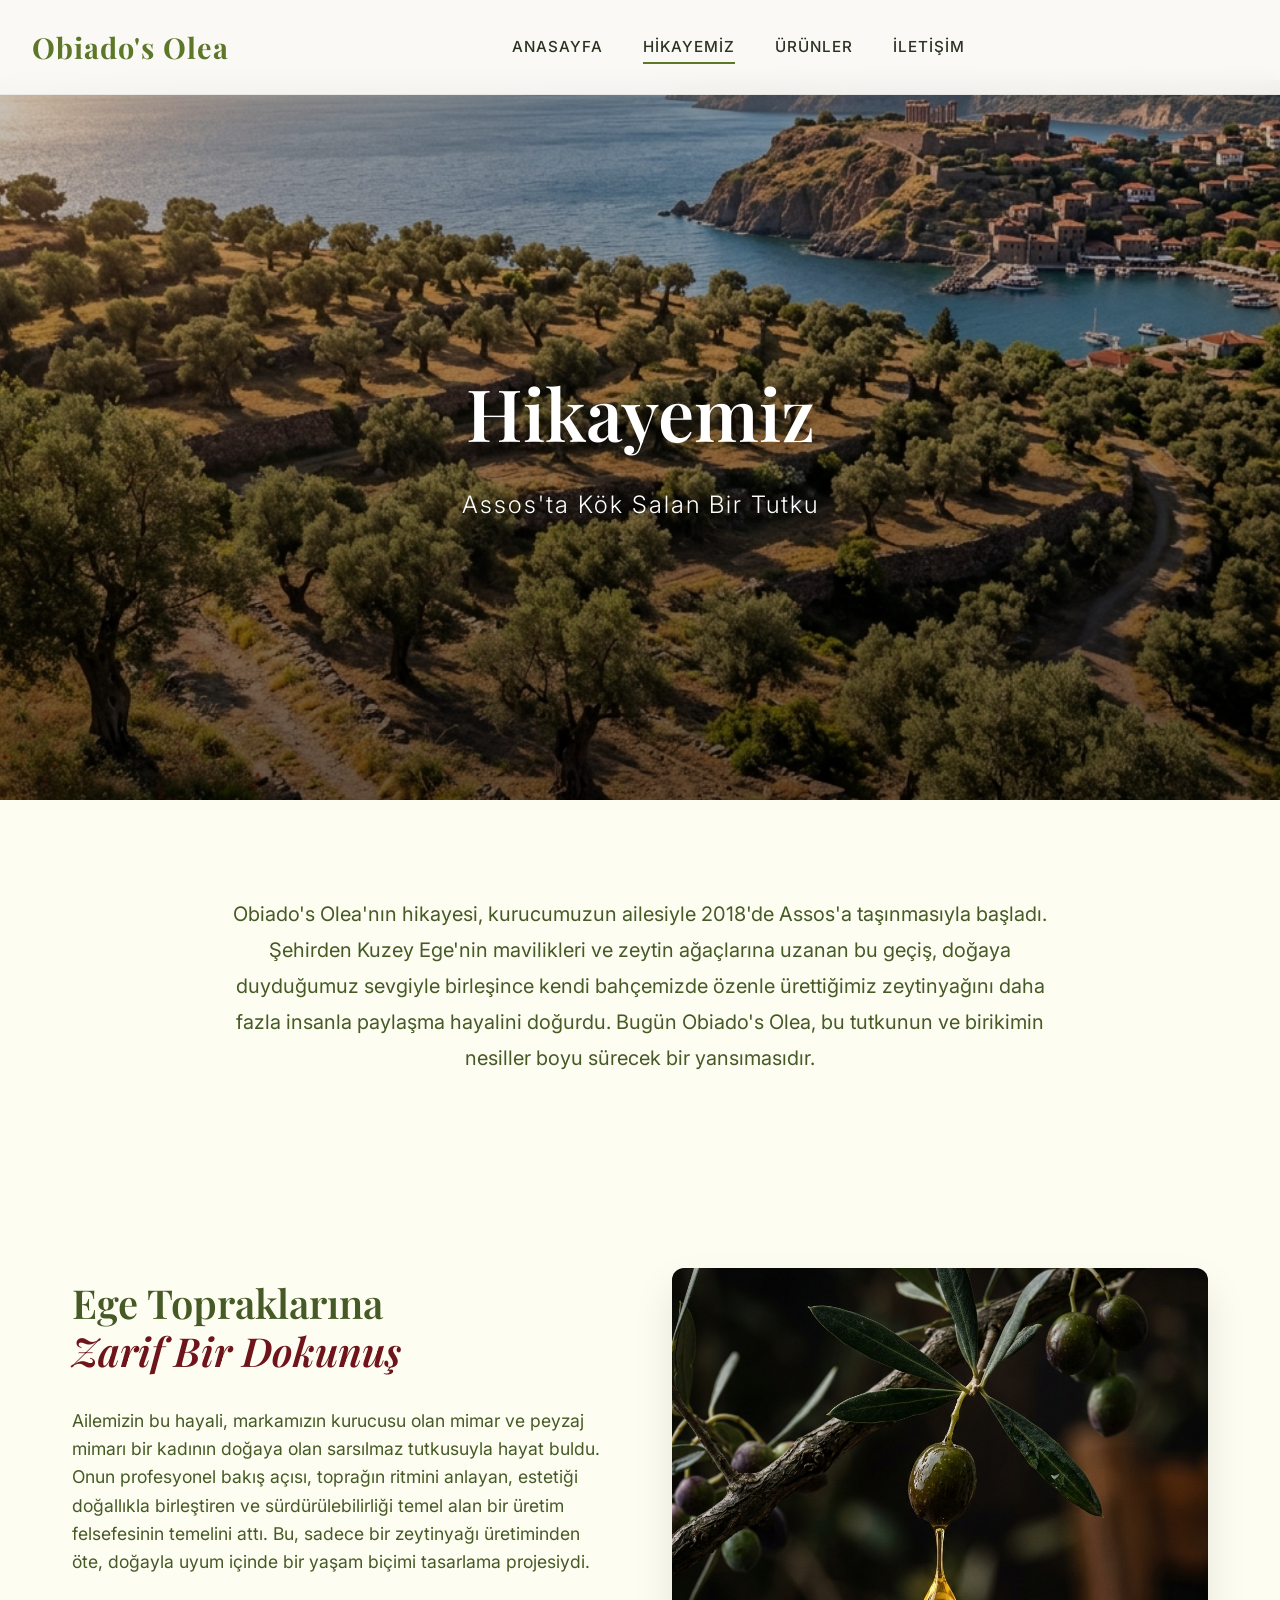
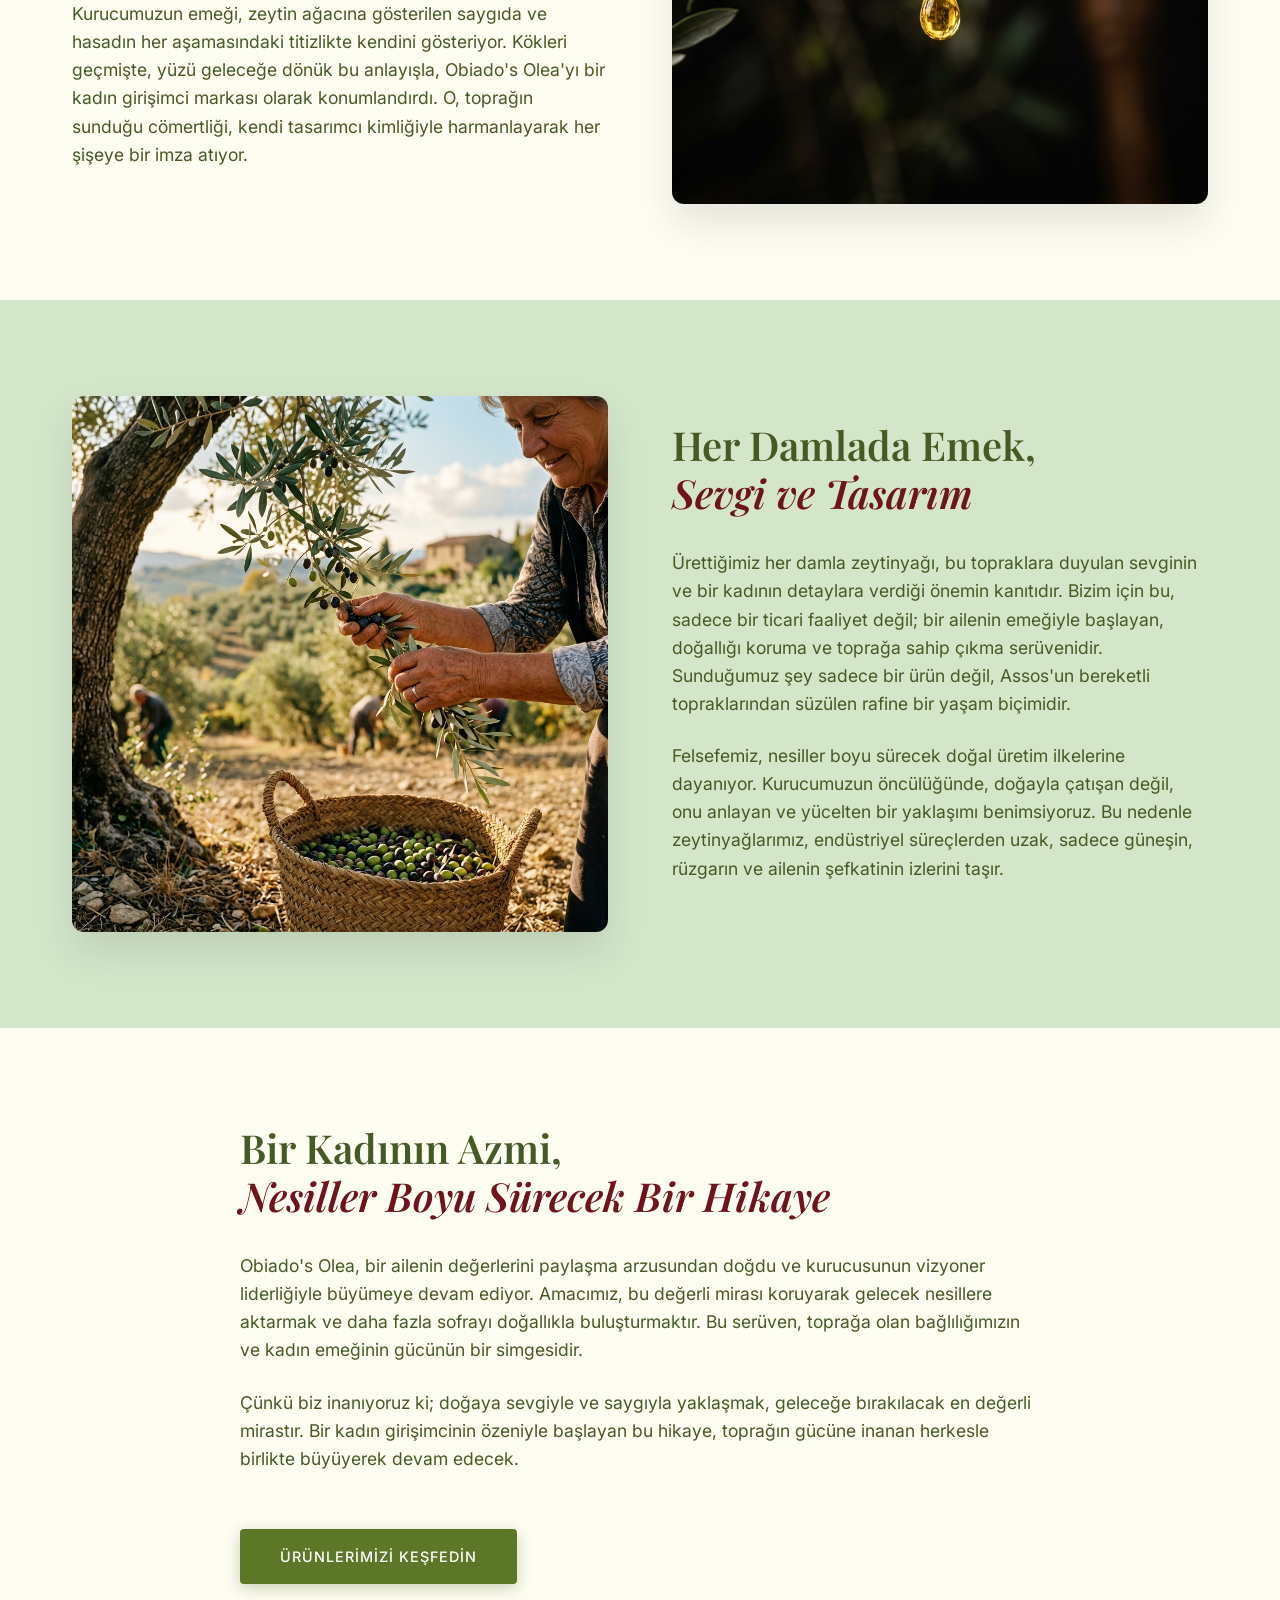
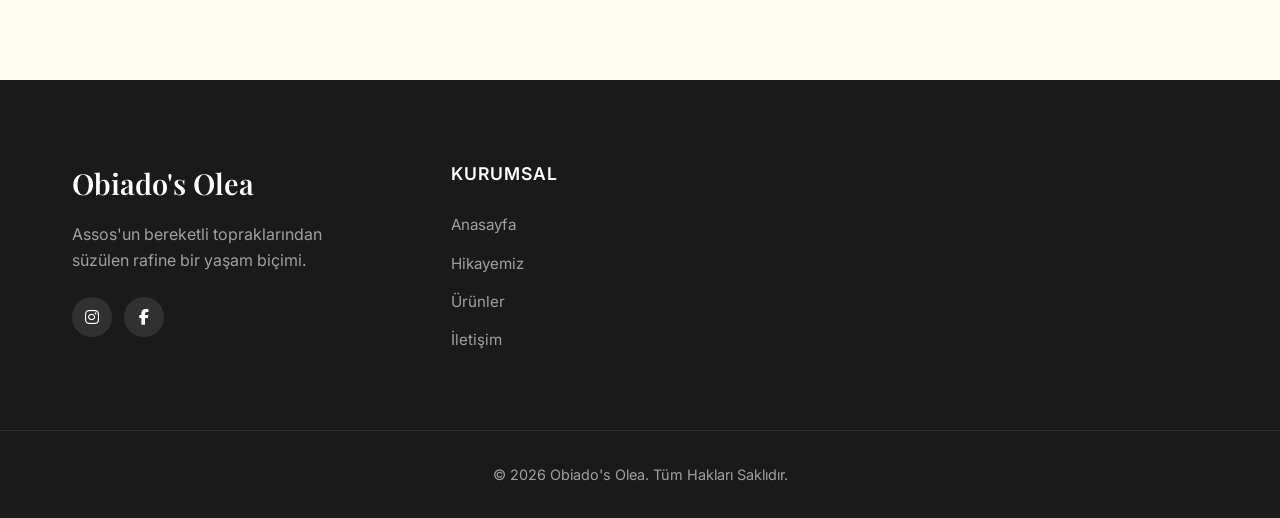
==== hikayemiz.html @ 3b1939f7 "Add files via upload" ====
<!DOCTYPE html>
<html lang="tr">
<head>
    <meta charset="UTF-8">
    <meta name="viewport" content="width=device-width, initial-scale=1.0">
    <title>Hikayemiz | Obiado's Olea</title>
    <meta name="description" content="Assos’ta ailece başlayan zeytin yolculuğumuz, özenle üretilen doğal zeytinyağımıza ilham veren hikayemiz ve Obiado’s Olea’nın sıcak başlangıcını yansıtır.">
    <link rel="stylesheet" href="styles.css">
    <link rel="preconnect" href="https://fonts.googleapis.com">
    <link rel="preconnect" href="https://fonts.gstatic.com" crossorigin>
    <link href="https://fonts.googleapis.com/css2?family=Inter:wght@300;400;500;600&family=Playfair+Display:ital,wght@0,400;0,600;0,700;1,400&display=swap" rel="stylesheet">
    <link rel="stylesheet" href="https://cdnjs.cloudflare.com/ajax/libs/font-awesome/6.4.0/css/all.min.css">
</head>
<body>
    <!-- Navbar -->
    <header class="navbar">
        <div class="navbar-container">
            <a href="index.html" class="logo">Obiado's Olea</a>
            <nav class="nav-links">
                <a href="index.html">Anasayfa</a>
                <a href="hikayemiz.html" class="active">Hikayemiz</a>
                <a href="urunler.html">Ürünler</a>
                <a href="iletisim.html">İletişim</a>
            </nav>
            <div class="nav-actions">
                <div class="hamburger">
                    <div class="line1"></div>
                    <div class="line2"></div>
                    <div class="line3"></div>
                </div>
            </div>
        </div>
    </header>

    <!-- Hero Section -->
    <section class="hero">
        <div class="hero-image-container">
            <img src="assets/assos_olive_hero.png" alt="Assos Olive Grove" class="hero-image">
            <div class="hero-overlay"></div>
        </div>
        <div class="hero-content fade-in-up">
            <h1 class="hero-title">Hikayemiz</h1>
            <p class="hero-subtitle">Assos'ta Kök Salan Bir Tutku</p>
        </div>
    </section>

    <!-- Story Content -->
    <main class="story-main">
        <section class="story-intro content-section fade-in-up">
            <div class="container">
                <p class="lead-text">
                    Obiado's Olea'nın hikayesi, kurucumuzun ailesiyle 2018'de Assos'a taşınmasıyla başladı. Şehirden Kuzey Ege'nin mavilikleri ve zeytin ağaçlarına uzanan bu geçiş, doğaya duyduğumuz sevgiyle birleşince kendi bahçemizde özenle ürettiğimiz zeytinyağını daha fazla insanla paylaşma hayalini doğurdu. Bugün Obiado's Olea, bu tutkunun ve birikimin nesiller boyu sürecek bir yansımasıdır.
                </p>
            </div>
        </section>

        <!-- Chapter 1 -->
        <section class="story-chapter content-section">
            <div class="container chapter-grid">
                <div class="chapter-text fade-in-left">
                    <h2>Ege Topraklarına<br><span class="accent-text">Zarif Bir Dokunuş</span></h2>
                    <p>Ailemizin bu hayali, markamızın kurucusu olan mimar ve peyzaj mimarı bir kadının doğaya olan sarsılmaz tutkusuyla hayat buldu. Onun profesyonel bakış açısı, toprağın ritmini anlayan, estetiği doğallıkla birleştiren ve sürdürülebilirliği temel alan bir üretim felsefesinin temelini attı. Bu, sadece bir zeytinyağı üretiminden öte, doğayla uyum içinde bir yaşam biçimi tasarlama projesiydi.</p>
                    <p>Kurucumuzun emeği, zeytin ağacına gösterilen saygıda ve hasadın her aşamasındaki titizlikte kendini gösteriyor. Kökleri geçmişte, yüzü geleceğe dönük bu anlayışla, Obiado's Olea'yı bir kadın girişimci markası olarak konumlandırdı. O, toprağın sunduğu cömertliği, kendi tasarımcı kimliğiyle harmanlayarak her şişeye bir imza atıyor.</p>
                </div>
                <div class="chapter-image-wrapper fade-in-right">
                    <img src="assets/olive_oil_macro.png" alt="Olive Oil Macro" class="chapter-image">
                </div>
            </div>
        </section>

        <!-- Chapter 2 -->
        <section class="story-chapter content-section bg-light">
            <div class="container chapter-grid reverse">
                <div class="chapter-text fade-in-right">
                    <h2>Her Damlada Emek,<br><span class="accent-text">Sevgi ve Tasarım</span></h2>
                    <p>Ürettiğimiz her damla zeytinyağı, bu topraklara duyulan sevginin ve bir kadının detaylara verdiği önemin kanıtıdır. Bizim için bu, sadece bir ticari faaliyet değil; bir ailenin emeğiyle başlayan, doğallığı koruma ve toprağa sahip çıkma serüvenidir. Sunduğumuz şey sadece bir ürün değil, Assos'un bereketli topraklarından süzülen rafine bir yaşam biçimidir.</p>
                    <p>Felsefemiz, nesiller boyu sürecek doğal üretim ilkelerine dayanıyor. Kurucumuzun öncülüğünde, doğayla çatışan değil, onu anlayan ve yücelten bir yaklaşımı benimsiyoruz. Bu nedenle zeytinyağlarımız, endüstriyel süreçlerden uzak, sadece güneşin, rüzgarın ve ailenin şefkatinin izlerini taşır.</p>
                </div>
                <div class="chapter-image-wrapper fade-in-left">
                    <img src="assets/olive_harvest.png" alt="Olive Harvest" class="chapter-image">
                </div>
            </div>
        </section>


        <!-- Final Chapter -->
        <section class="story-chapter content-section">
            <div class="container chapter-grid text-center">
                <div class="chapter-text full-width fade-in-up">
                    <h2>Bir Kadının Azmi,<br><span class="accent-text">Nesiller Boyu Sürecek Bir Hikaye</span></h2>
                    <p>Obiado's Olea, bir ailenin değerlerini paylaşma arzusundan doğdu ve kurucusunun vizyoner liderliğiyle büyümeye devam ediyor. Amacımız, bu değerli mirası koruyarak gelecek nesillere aktarmak ve daha fazla sofrayı doğallıkla buluşturmaktır. Bu serüven, toprağa olan bağlılığımızın ve kadın emeğinin gücünün bir simgesidir.</p>
                    <p>Çünkü biz inanıyoruz ki; doğaya sevgiyle ve saygıyla yaklaşmak, geleceğe bırakılacak en değerli mirastır. Bir kadın girişimcinin özeniyle başlayan bu hikaye, toprağın gücüne inanan herkesle birlikte büyüyerek devam edecek.</p>
                    <a href="urunler.html" class="btn-primary">Ürünlerimizi Keşfedin</a>
                </div>
            </div>
        </section>
    </main>

    <!-- Footer -->
    <footer class="site-footer">
        <div class="container footer-grid">
            <div class="footer-col brand-col">
                <h3 class="footer-logo">Obiado's Olea</h3>
                <p>Assos'un bereketli topraklarından süzülen rafine bir yaşam biçimi.</p>
                <div class="social-links">
                    <a href="#"><i class="fab fa-instagram"></i></a>
                    <a href="#"><i class="fab fa-facebook-f"></i></a>
                </div>
            </div>
            <div class="footer-col">
                <h4>Kurumsal</h4>
                <ul>
                    <li><a href="index.html">Anasayfa</a></li>
                    <li><a href="hikayemiz.html">Hikayemiz</a></li>
                    <li><a href="urunler.html">Ürünler</a></li>
                    <li><a href="iletisim.html">İletişim</a></li>
                </ul>
            </div>

        </div>
        <div class="footer-bottom">
            <p>&copy; 2026 Obiado's Olea. Tüm Hakları Saklıdır.</p>
        </div>
    </footer>

    <script src="script.js"></script>
</body>
</html>
---- styles.css ----
/* Base Variables */
:root {
    --primary-color: #5D7729; /* Olive Green */
    --primary-dark: #455A24; /* Dark Olive Green */
    --secondary-color: #6F141A; /* Dark Red */
    --bg-color: #FEFDF2; /* Cream */
    --bg-light: #D3E6CA; /* Light Sage Green */
    --text-main: #2b3321;
    --text-light: #455A24;
    --accent: #6F141A; /* Dark Red accent */
    
    --font-heading: 'Playfair Display', serif;
    --font-body: 'Inter', sans-serif;
    
    --transition-smooth: all 0.4s cubic-bezier(0.25, 0.46, 0.45, 0.94);
}

/* Reset & Base Styles */
* {
    margin: 0;
    padding: 0;
    box-sizing: border-box;
}

body {
    font-family: var(--font-body);
    background-color: var(--bg-color);
    color: var(--text-main);
    line-height: 1.6;
    overflow-x: hidden;
}

h1, h2, h3, h4, h5, h6 {
    font-family: var(--font-heading);
    font-weight: 600;
    color: var(--primary-dark);
}

a {
    text-decoration: none;
    color: inherit;
    transition: var(--transition-smooth);
}

.container {
    max-width: 1200px;
    margin: 0 auto;
    padding: 0 2rem;
}

.accent-text {
    color: var(--secondary-color);
    font-style: italic;
}

/* Navbar */
.navbar {
    position: fixed;
    top: 0;
    width: 100%;
    z-index: 1000;
    background-color: rgba(250, 249, 246, 0.95);
    backdrop-filter: blur(10px);
    border-bottom: 1px solid rgba(0,0,0,0.05);
    transition: var(--transition-smooth);
}

.navbar.scrolled {
    padding: 0.5rem 0;
    box-shadow: 0 4px 20px rgba(0,0,0,0.05);
}

.navbar-container {
    display: flex;
    justify-content: space-between;
    align-items: center;
    max-width: 1400px;
    margin: 0 auto;
    padding: 1.5rem 2rem;
    transition: var(--transition-smooth);
}

.navbar.scrolled .navbar-container {
    padding: 1rem 2rem;
}

.logo {
    font-family: var(--font-heading);
    font-size: 1.8rem;
    font-weight: 700;
    color: var(--primary-color);
    letter-spacing: 1px;
}

.nav-links {
    display: flex;
    gap: 2.5rem;
}

.nav-links a {
    font-size: 0.95rem;
    font-weight: 500;
    text-transform: uppercase;
    letter-spacing: 1px;
    position: relative;
}

.nav-links a::after {
    content: '';
    position: absolute;
    bottom: -5px;
    left: 0;
    width: 0;
    height: 2px;
    background-color: var(--primary-color);
    transition: var(--transition-smooth);
}

.nav-links a:hover::after, .nav-links a.active::after {
    width: 100%;
}

.nav-actions {
    display: flex;
    align-items: center;
    gap: 1.5rem;
    font-size: 0.9rem;
}

.cart-icon {
    font-size: 1.2rem;
    position: relative;
}

.cart-count {
    position: absolute;
    top: -8px;
    right: -10px;
    background-color: var(--primary-color);
    color: white;
    font-size: 0.7rem;
    width: 18px;
    height: 18px;
    border-radius: 50%;
    display: flex;
    justify-content: center;
    align-items: center;
}

.hamburger {
    display: none;
    cursor: pointer;
}

.hamburger div {
    width: 25px;
    height: 2px;
    background-color: var(--text-main);
    margin: 5px;
    transition: all 0.3s ease;
}

/* Hero Section */
.hero {
    height: 80vh;
    min-height: 500px;
    position: relative;
    display: flex;
    align-items: center;
    justify-content: center;
    text-align: center;
    margin-top: 80px; /* Offset for navbar */
    overflow: hidden;
}

.hero-image-container {
    position: absolute;
    top: 0;
    left: 0;
    width: 100%;
    height: 100%;
    z-index: 1;
}

.hero-image {
    width: 100%;
    height: 100%;
    object-fit: cover;
    transform: scale(1.05); /* For a subtle zoom effect */
}

.hero-overlay {
    position: absolute;
    top: 0;
    left: 0;
    width: 100%;
    height: 100%;
    background: linear-gradient(rgba(0,0,0,0.2), rgba(0,0,0,0.6));
}

.hero-content {
    position: relative;
    z-index: 2;
    color: white;
    padding: 0 2rem;
}

.hero-title {
    font-size: 4.5rem;
    color: white;
    margin-bottom: 1rem;
    text-shadow: 0 4px 15px rgba(0,0,0,0.3);
}

.hero-subtitle {
    font-size: 1.5rem;
    font-weight: 300;
    letter-spacing: 2px;
}

/* Typography & Content Sections */
.content-section {
    padding: 6rem 0;
}

.bg-light {
    background-color: var(--bg-light);
}

.story-intro {
    text-align: center;
    max-width: 900px;
    margin: 0 auto;
}

.lead-text {
    font-size: 1.25rem;
    color: var(--text-light);
    line-height: 1.8;
}

.section-title {
    font-size: 3rem;
    text-align: center;
    margin-bottom: 4rem;
}

/* Chapter Grid */
.chapter-grid {
    display: grid;
    grid-template-columns: 1fr 1fr;
    gap: 4rem;
    align-items: center;
}

.chapter-grid.reverse {
    direction: rtl;
}

.chapter-grid.reverse > * {
    direction: ltr;
}

.chapter-text h2 {
    font-size: 2.5rem;
    margin-bottom: 2rem;
    line-height: 1.2;
}

.chapter-text p {
    margin-bottom: 1.5rem;
    color: var(--text-light);
    font-size: 1.1rem;
}

.chapter-image-wrapper {
    position: relative;
    border-radius: 12px;
    overflow: hidden;
    box-shadow: 0 20px 40px rgba(0,0,0,0.1);
}

.chapter-image {
    width: 100%;
    height: auto;
    display: block;
    transition: transform 0.7s ease;
}

.chapter-image-wrapper:hover .chapter-image {
    transform: scale(1.05);
}

.full-width {
    grid-column: 1 / -1;
    max-width: 800px;
    margin: 0 auto;
}

/* Process Timeline */
.process-timeline {
    display: grid;
    grid-template-columns: repeat(auto-fit, minmax(250px, 1fr));
    gap: 2rem;
}

.process-item {
    background: var(--bg-light);
    padding: 2.5rem 2rem;
    border-radius: 8px;
    box-shadow: 0 5px 15px rgba(0,0,0,0.03);
    transition: var(--transition-smooth);
    border-top: 4px solid transparent;
}

.process-item:hover {
    transform: translateY(-10px);
    box-shadow: 0 15px 30px rgba(0,0,0,0.08);
    border-top-color: var(--primary-color);
}

.process-number {
    font-family: var(--font-heading);
    font-size: 3rem;
    color: rgba(85, 107, 47, 0.1); /* Very light primary color */
    font-weight: 700;
    margin-bottom: 1rem;
    line-height: 1;
}

.process-item h3 {
    font-size: 1.25rem;
    margin-bottom: 1rem;
}

.process-item p {
    font-size: 0.95rem;
    color: var(--text-light);
}

/* Buttons */
.btn-primary {
    display: inline-block;
    padding: 1rem 2.5rem;
    background-color: var(--primary-color);
    color: white;
    text-transform: uppercase;
    letter-spacing: 1px;
    font-weight: 500;
    font-size: 0.9rem;
    border-radius: 4px;
    margin-top: 2rem;
    box-shadow: 0 4px 15px rgba(85, 107, 47, 0.3);
}

.btn-primary:hover {
    background-color: var(--primary-dark);
    transform: translateY(-2px);
    box-shadow: 0 6px 20px rgba(85, 107, 47, 0.4);
}

/* Footer */
.site-footer {
    background-color: #1a1a1a;
    color: #e0e0e0;
    padding: 5rem 0 2rem;
}

.footer-grid {
    display: grid;
    grid-template-columns: 2fr 1fr 1.5fr 1.5fr;
    gap: 3rem;
    margin-bottom: 4rem;
}

.footer-logo {
    color: white;
    font-size: 1.8rem;
    margin-bottom: 1rem;
}

.brand-col p {
    color: #a0a0a0;
    margin-bottom: 1.5rem;
    max-width: 300px;
}

.social-links a {
    display: inline-flex;
    justify-content: center;
    align-items: center;
    width: 40px;
    height: 40px;
    border-radius: 50%;
    background-color: rgba(255,255,255,0.1);
    color: white;
    margin-right: 0.5rem;
}

.social-links a:hover {
    background-color: var(--primary-color);
}

.footer-col h4 {
    color: white;
    font-family: var(--font-body);
    font-size: 1.1rem;
    margin-bottom: 1.5rem;
    text-transform: uppercase;
    letter-spacing: 1px;
}

.footer-col ul {
    list-style: none;
}

.footer-col ul li {
    margin-bottom: 0.8rem;
}

.footer-col ul a {
    color: #a0a0a0;
    font-size: 0.95rem;
}

.footer-col ul a:hover {
    color: var(--primary-color);
}

.footer-bottom {
    text-align: center;
    padding-top: 2rem;
    border-top: 1px solid rgba(255,255,255,0.1);
    color: #a0a0a0;
    font-size: 0.9rem;
}

/* Animations */
.fade-in-up {
    opacity: 0;
    transform: translateY(40px);
    transition: opacity 0.8s ease-out, transform 0.8s ease-out;
}

.fade-in-left {
    opacity: 0;
    transform: translateX(-40px);
    transition: opacity 0.8s ease-out, transform 0.8s ease-out;
}

.fade-in-right {
    opacity: 0;
    transform: translateX(40px);
    transition: opacity 0.8s ease-out, transform 0.8s ease-out;
}

.fade-in-up.visible,
.fade-in-left.visible,
.fade-in-right.visible {
    opacity: 1;
    transform: translate(0);
}

/* Responsive */
@media (max-width: 992px) {
    .chapter-grid {
        grid-template-columns: 1fr;
        gap: 2rem;
    }
    
    .chapter-grid.reverse {
        direction: ltr;
    }
    
    .footer-grid {
        grid-template-columns: 1fr 1fr;
    }
}

@media (max-width: 768px) {
    .nav-links {
        display: none; /* Add mobile menu logic in JS if needed */
    }
    
    .hamburger {
        display: block;
    }
    
    .hero-title {
        font-size: 3rem;
    }
    
    .footer-grid {
        grid-template-columns: 1fr;
        gap: 2rem;
    }
}
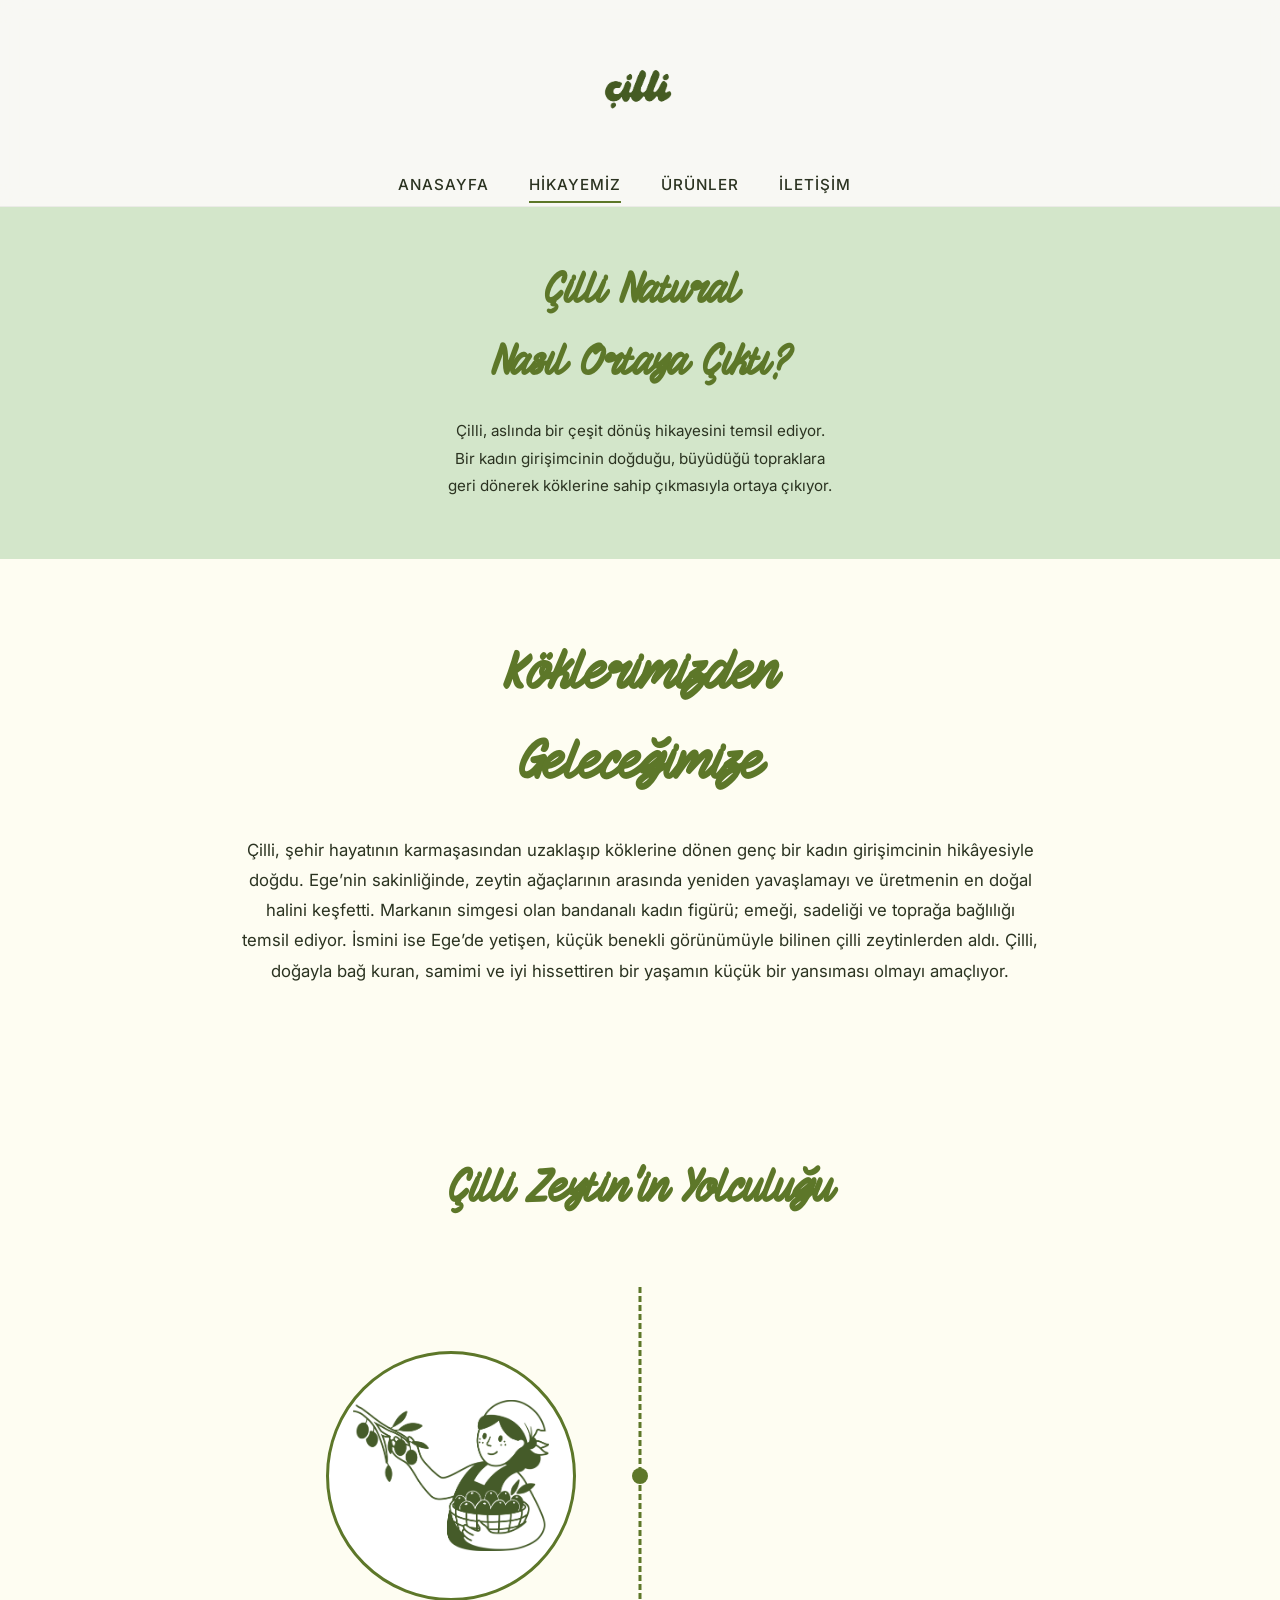
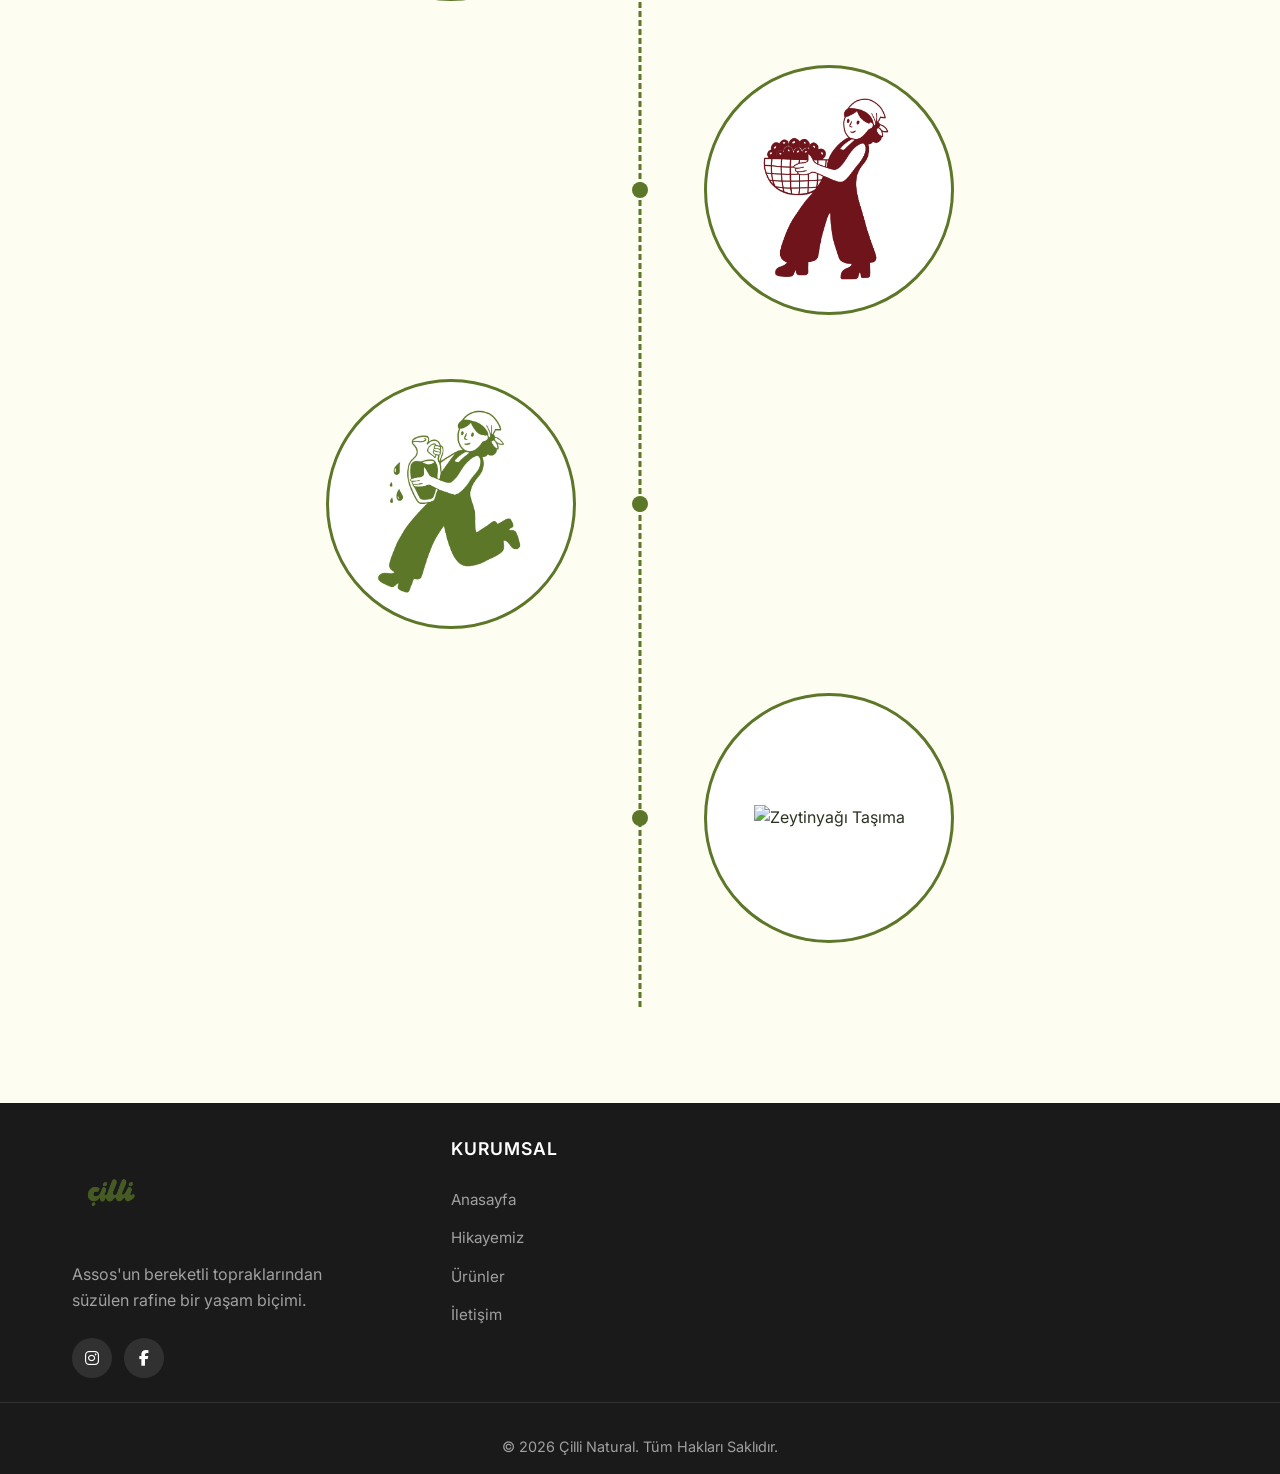
==== commit 5f40dd8a: "Add files via upload" ====
--- a/hikayemiz.html
+++ b/hikayemiz.html
@@ -3,8 +3,8 @@
 <head>
     <meta charset="UTF-8">
     <meta name="viewport" content="width=device-width, initial-scale=1.0">
-    <title>Hikayemiz | Obiado's Olea</title>
-    <meta name="description" content="Assos’ta ailece başlayan zeytin yolculuğumuz, özenle üretilen doğal zeytinyağımıza ilham veren hikayemiz ve Obiado’s Olea’nın sıcak başlangıcını yansıtır.">
+    <title>Hikayemiz | Çilli Natural</title>
+    <meta name="description" content="Ege'de başlayan yolculuğumuz, özenle üretilen doğal ürünlerimize ilham veren hikayemiz ve Çilli Natural'in sıcak başlangıcını yansıtır.">
     <link rel="stylesheet" href="styles.css">
     <link rel="preconnect" href="https://fonts.googleapis.com">
     <link rel="preconnect" href="https://fonts.gstatic.com" crossorigin>
@@ -15,7 +15,7 @@
     <!-- Navbar -->
     <header class="navbar">
         <div class="navbar-container">
-            <a href="index.html" class="logo">Obiado's Olea</a>
+            <a href="index.html" class="logo"><img src="assets/logo.png" alt="Çilli Natural Logo"></a>
             <nav class="nav-links">
                 <a href="index.html">Anasayfa</a>
                 <a href="hikayemiz.html" class="active">Hikayemiz</a>
@@ -32,65 +32,60 @@
         </div>
     </header>
 
-    <!-- Hero Section -->
-    <section class="hero">
-        <div class="hero-image-container">
-            <img src="assets/assos_olive_hero.png" alt="Assos Olive Grove" class="hero-image">
-            <div class="hero-overlay"></div>
+    <!-- Page Header (Contact Style) -->
+    <section class="page-header fade-in-up" style="background-color: var(--bg-light); padding: 250px 0 60px; text-align: center;">
+        <div class="container">
+            <h1 class="page-title" style="color: var(--primary-color); font-family: var(--font-heading); font-style: italic; font-size: 2.8rem;">Çilli Natural<br>Nasıl Ortaya Çıktı?</h1>
+            <p class="lead-text" style="max-width: 800px; margin: 1.5rem auto 0; color: var(--text-main); font-size: 0.95rem; line-height: 1.8;">
+                Çilli, aslında bir çeşit dönüş hikayesini temsil ediyor.<br>Bir kadın girişimcinin doğduğu, büyüdüğü topraklara<br>geri dönerek köklerine sahip çıkmasıyla ortaya çıkıyor.
+            </p>
         </div>
-        <div class="hero-content fade-in-up">
-            <h1 class="hero-title">Hikayemiz</h1>
-            <p class="hero-subtitle">Assos'ta Kök Salan Bir Tutku</p>
+    </section>
+
+    <!-- Secondary Title (Originally Header) -->
+    <section class="fade-in-up" style="background-color: transparent; padding-top: 4rem; text-align: center;">
+        <div class="container">
+            <h2 class="page-title" style="color: var(--primary-color); font-family: var(--font-heading); font-style: italic; font-size: 3.5rem; margin-bottom: 2rem;">Köklerimizden<br>Geleceğimize</h2>
         </div>
     </section>
 
     <!-- Story Content -->
     <main class="story-main">
-        <section class="story-intro content-section fade-in-up">
+        <section class="story-intro fade-in-up" style="padding-bottom: 4rem;">
             <div class="container">
-                <p class="lead-text">
-                    Obiado's Olea'nın hikayesi, kurucumuzun ailesiyle 2018'de Assos'a taşınmasıyla başladı. Şehirden Kuzey Ege'nin mavilikleri ve zeytin ağaçlarına uzanan bu geçiş, doğaya duyduğumuz sevgiyle birleşince kendi bahçemizde özenle ürettiğimiz zeytinyağını daha fazla insanla paylaşma hayalini doğurdu. Bugün Obiado's Olea, bu tutkunun ve birikimin nesiller boyu sürecek bir yansımasıdır.
+                <p class="lead-text text-center" style="max-width: 800px; margin: 0 auto; color: var(--text-main); font-size: 1.05rem; line-height: 1.8;">
+                    Çilli, şehir hayatının karmaşasından uzaklaşıp köklerine dönen genç bir kadın girişimcinin hikâyesiyle doğdu. Ege’nin sakinliğinde, zeytin ağaçlarının arasında yeniden yavaşlamayı ve üretmenin en doğal halini keşfetti. Markanın simgesi olan bandanalı kadın figürü; emeği, sadeliği ve toprağa bağlılığı temsil ediyor. İsmini ise Ege’de yetişen, küçük benekli görünümüyle bilinen çilli zeytinlerden aldı. Çilli, doğayla bağ kuran, samimi ve iyi hissettiren bir yaşamın küçük bir yansıması olmayı amaçlıyor.
                 </p>
             </div>
         </section>
 
-        <!-- Chapter 1 -->
-        <section class="story-chapter content-section">
-            <div class="container chapter-grid">
-                <div class="chapter-text fade-in-left">
-                    <h2>Ege Topraklarına<br><span class="accent-text">Zarif Bir Dokunuş</span></h2>
-                    <p>Ailemizin bu hayali, markamızın kurucusu olan mimar ve peyzaj mimarı bir kadının doğaya olan sarsılmaz tutkusuyla hayat buldu. Onun profesyonel bakış açısı, toprağın ritmini anlayan, estetiği doğallıkla birleştiren ve sürdürülebilirliği temel alan bir üretim felsefesinin temelini attı. Bu, sadece bir zeytinyağı üretiminden öte, doğayla uyum içinde bir yaşam biçimi tasarlama projesiydi.</p>
-                    <p>Kurucumuzun emeği, zeytin ağacına gösterilen saygıda ve hasadın her aşamasındaki titizlikte kendini gösteriyor. Kökleri geçmişte, yüzü geleceğe dönük bu anlayışla, Obiado's Olea'yı bir kadın girişimci markası olarak konumlandırdı. O, toprağın sunduğu cömertliği, kendi tasarımcı kimliğiyle harmanlayarak her şişeye bir imza atıyor.</p>
-                </div>
-                <div class="chapter-image-wrapper fade-in-right">
-                    <img src="assets/olive_oil_macro.png" alt="Olive Oil Macro" class="chapter-image">
-                </div>
-            </div>
-        </section>
-
-        <!-- Chapter 2 -->
-        <section class="story-chapter content-section bg-light">
-            <div class="container chapter-grid reverse">
-                <div class="chapter-text fade-in-right">
-                    <h2>Her Damlada Emek,<br><span class="accent-text">Sevgi ve Tasarım</span></h2>
-                    <p>Ürettiğimiz her damla zeytinyağı, bu topraklara duyulan sevginin ve bir kadının detaylara verdiği önemin kanıtıdır. Bizim için bu, sadece bir ticari faaliyet değil; bir ailenin emeğiyle başlayan, doğallığı koruma ve toprağa sahip çıkma serüvenidir. Sunduğumuz şey sadece bir ürün değil, Assos'un bereketli topraklarından süzülen rafine bir yaşam biçimidir.</p>
-                    <p>Felsefemiz, nesiller boyu sürecek doğal üretim ilkelerine dayanıyor. Kurucumuzun öncülüğünde, doğayla çatışan değil, onu anlayan ve yücelten bir yaklaşımı benimsiyoruz. Bu nedenle zeytinyağlarımız, endüstriyel süreçlerden uzak, sadece güneşin, rüzgarın ve ailenin şefkatinin izlerini taşır.</p>
-                </div>
-                <div class="chapter-image-wrapper fade-in-left">
-                    <img src="assets/olive_harvest.png" alt="Olive Harvest" class="chapter-image">
-                </div>
-            </div>
-        </section>
-
-
-        <!-- Final Chapter -->
-        <section class="story-chapter content-section">
-            <div class="container chapter-grid text-center">
-                <div class="chapter-text full-width fade-in-up">
-                    <h2>Bir Kadının Azmi,<br><span class="accent-text">Nesiller Boyu Sürecek Bir Hikaye</span></h2>
-                    <p>Obiado's Olea, bir ailenin değerlerini paylaşma arzusundan doğdu ve kurucusunun vizyoner liderliğiyle büyümeye devam ediyor. Amacımız, bu değerli mirası koruyarak gelecek nesillere aktarmak ve daha fazla sofrayı doğallıkla buluşturmaktır. Bu serüven, toprağa olan bağlılığımızın ve kadın emeğinin gücünün bir simgesidir.</p>
-                    <p>Çünkü biz inanıyoruz ki; doğaya sevgiyle ve saygıyla yaklaşmak, geleceğe bırakılacak en değerli mirastır. Bir kadın girişimcinin özeniyle başlayan bu hikaye, toprağın gücüne inanan herkesle birlikte büyüyerek devam edecek.</p>
-                    <a href="urunler.html" class="btn-primary">Ürünlerimizi Keşfedin</a>
+        <!-- Timeline Section -->
+        <section class="timeline-section content-section">
+            <div class="container">
+                <h2 class="section-title" style="color: var(--primary-color); font-family: var(--font-heading); font-style: italic; font-size: 3rem; text-align: center; margin-bottom: 4rem;">Çilli Zeytin'in Yolculuğu</h2>
+                
+                <div class="vertical-timeline">
+                    <!-- Timeline items -->
+                    <div class="timeline-item left fade-in-right">
+                        <div class="timeline-circle">
+                            <img src="assets/journey_1.png" alt="Zeytin Toplama">
+                        </div>
+                    </div>
+                    <div class="timeline-item right fade-in-left">
+                        <div class="timeline-circle">
+                            <img src="assets/journey_2.png" alt="Zeytin Sepeti">
+                        </div>
+                    </div>
+                    <div class="timeline-item left fade-in-right">
+                        <div class="timeline-circle">
+                            <img src="assets/journey_3.png" alt="Sepet Taşıma">
+                        </div>
+                    </div>
+                    <div class="timeline-item right fade-in-left">
+                        <div class="timeline-circle">
+                            <img src="assets/journey_4.png" alt="Zeytinyağı Taşıma">
+                        </div>
+                    </div>
                 </div>
             </div>
         </section>
@@ -100,7 +95,7 @@
     <footer class="site-footer">
         <div class="container footer-grid">
             <div class="footer-col brand-col">
-                <h3 class="footer-logo">Obiado's Olea</h3>
+                <img src="assets/logo.png" alt="Çilli Natural Logo" class="footer-logo-img">
                 <p>Assos'un bereketli topraklarından süzülen rafine bir yaşam biçimi.</p>
                 <div class="social-links">
                     <a href="#"><i class="fab fa-instagram"></i></a>
@@ -119,7 +114,7 @@
 
         </div>
         <div class="footer-bottom">
-            <p>&copy; 2026 Obiado's Olea. Tüm Hakları Saklıdır.</p>
+            <p>&copy; 2026 Çilli Natural. Tüm Hakları Saklıdır.</p>
         </div>
     </footer>
 
--- a/styles.css
+++ b/styles.css
@@ -1,3 +1,12 @@
+/* Custom Fonts */
+@font-face {
+    font-family: 'ATP-Archie';
+    src: url('archie-script-font/atp-archie.otf') format('opentype');
+    font-weight: normal;
+    font-style: normal;
+    font-display: swap;
+}
+
 /* Base Variables */
 :root {
     --primary-color: #5D7729; /* Olive Green */
@@ -9,7 +18,7 @@
     --text-light: #455A24;
     --accent: #6F141A; /* Dark Red accent */
     
-    --font-heading: 'Playfair Display', serif;
+    --font-heading: 'ATP-Archie', sans-serif;
     --font-body: 'Inter', sans-serif;
     
     --transition-smooth: all 0.4s cubic-bezier(0.25, 0.46, 0.45, 0.94);
@@ -72,29 +81,37 @@
 
 .navbar-container {
     display: flex;
-    justify-content: space-between;
+    flex-wrap: wrap;
+    justify-content: center;
     align-items: center;
     max-width: 1400px;
     margin: 0 auto;
-    padding: 1.5rem 2rem;
+    padding: 0.5rem 2rem;
     transition: var(--transition-smooth);
 }
 
 .navbar.scrolled .navbar-container {
-    padding: 1rem 2rem;
+    padding: 0.2rem 2rem;
 }
 
 .logo {
-    font-family: var(--font-heading);
-    font-size: 1.8rem;
-    font-weight: 700;
-    color: var(--primary-color);
-    letter-spacing: 1px;
+    display: flex;
+    align-items: center;
+    width: 100%;
+    justify-content: center;
+    margin-bottom: 0.2rem;
+}
+
+.logo img {
+    height: 162px; /* Increased by 20% from 135px */
+    width: auto;
+    display: block;
 }
 
 .nav-links {
     display: flex;
     gap: 2.5rem;
+    margin-right: 2rem;
 }
 
 .nav-links a {
@@ -103,6 +120,7 @@
     text-transform: uppercase;
     letter-spacing: 1px;
     position: relative;
+    color: var(--text-main);
 }
 
 .nav-links a::after {
@@ -130,6 +148,7 @@
 .cart-icon {
     font-size: 1.2rem;
     position: relative;
+    color: var(--text-main);
 }
 
 .cart-count {
@@ -363,20 +382,27 @@
 .site-footer {
     background-color: #1a1a1a;
     color: #e0e0e0;
-    padding: 5rem 0 2rem;
+    padding: 2rem 0 1rem; /* Reduced from 5rem 0 2rem */
 }
 
 .footer-grid {
     display: grid;
     grid-template-columns: 2fr 1fr 1.5fr 1.5fr;
-    gap: 3rem;
-    margin-bottom: 4rem;
+    gap: 1.5rem; /* Reduced from 3rem */
+    margin-bottom: 1.5rem; /* Reduced from 4rem */
 }
 
 .footer-logo {
     color: white;
     font-size: 1.8rem;
-    margin-bottom: 1rem;
+    margin-bottom: 0.5rem;
+}
+
+.footer-logo-img {
+    height: 115px; /* Increased by 20% from 96px */
+    width: auto;
+    margin-bottom: 0.8rem;
+    display: block;
 }
 
 .brand-col p {
@@ -479,19 +505,173 @@
 
 @media (max-width: 768px) {
     .nav-links {
-        display: none; /* Add mobile menu logic in JS if needed */
-    }
-    
+        display: flex;
+        flex-direction: column;
+        position: absolute;
+        top: 100%;
+        left: 0;
+        width: 100%;
+        background-color: var(--bg-color);
+        padding: 2rem;
+        box-shadow: 0 10px 20px rgba(0,0,0,0.05);
+        transform: translateY(-150%);
+        opacity: 0;
+        visibility: hidden;
+        transition: var(--transition-smooth);
+        z-index: 999;
+    }
+    
+    .nav-links.active {
+        transform: translateY(0);
+        opacity: 1;
+        visibility: visible;
+    }
+
     .hamburger {
         display: block;
+        z-index: 1000;
+    }
+    
+    .hamburger.active div:nth-child(1) {
+        transform: rotate(-45deg) translate(-5px, 5px);
+    }
+    
+    .hamburger.active div:nth-child(2) {
+        opacity: 0;
+    }
+    
+    .hamburger.active div:nth-child(3) {
+        transform: rotate(45deg) translate(-5px, -5px);
     }
     
     .hero-title {
-        font-size: 3rem;
+        font-size: 2.5rem;
+    }
+    
+    .section-title {
+        font-size: 2.2rem;
+    }
+
+    .process-timeline {
+        grid-template-columns: 1fr;
     }
     
     .footer-grid {
         grid-template-columns: 1fr;
         gap: 2rem;
-    }
-}
+        text-align: center;
+    }
+
+    .container {
+        padding: 0 1.5rem;
+    }
+
+    .brand-col p {
+        margin: 0 auto 1.5rem auto;
+    }
+}
+
+/* Vertical Timeline */
+.vertical-timeline {
+    position: relative;
+    max-width: 800px;
+    margin: 0 auto;
+    padding: 2rem 0;
+}
+
+.vertical-timeline::after {
+    content: '';
+    position: absolute;
+    width: 0;
+    border-left: 3px dashed var(--primary-color);
+    top: 0;
+    bottom: 0;
+    left: 50%;
+    transform: translateX(-50%);
+    z-index: 1;
+}
+
+.timeline-item {
+    position: relative;
+    width: 50%;
+    padding: 2rem 0;
+    z-index: 2;
+}
+
+.timeline-item.left {
+    left: 0;
+    padding-right: 4rem;
+    display: flex;
+    justify-content: flex-end;
+}
+
+.timeline-item.right {
+    left: 50%;
+    padding-left: 4rem;
+    display: flex;
+    justify-content: flex-start;
+}
+
+.timeline-circle {
+    width: 250px;
+    height: 250px;
+    border: 3px solid var(--primary-color);
+    border-radius: 50%;
+    background-color: white;
+    display: flex;
+    align-items: center;
+    justify-content: center;
+    overflow: hidden;
+    position: relative;
+}
+
+.timeline-circle img {
+    max-width: 80%;
+    max-height: 80%;
+    object-fit: contain;
+}
+
+.timeline-item::after {
+    content: '';
+    position: absolute;
+    width: 16px;
+    height: 16px;
+    background-color: var(--primary-color);
+    border-radius: 50%;
+    top: 50%;
+    transform: translateY(-50%);
+    z-index: 3;
+}
+
+.timeline-item.left::after {
+    right: -8px;
+}
+
+.timeline-item.right::after {
+    left: -8px;
+}
+
+@media (max-width: 768px) {
+    .vertical-timeline::after {
+        left: 40px;
+        transform: none;
+    }
+    
+    .timeline-item {
+        width: 100%;
+        left: 0 !important;
+        padding-left: 80px !important;
+        padding-right: 0 !important;
+        justify-content: flex-start !important;
+    }
+
+    .timeline-item.left::after, .timeline-item.right::after {
+        left: 32px;
+        right: auto;
+    }
+
+    .timeline-circle {
+        width: 200px;
+        height: 200px;
+    }
+}
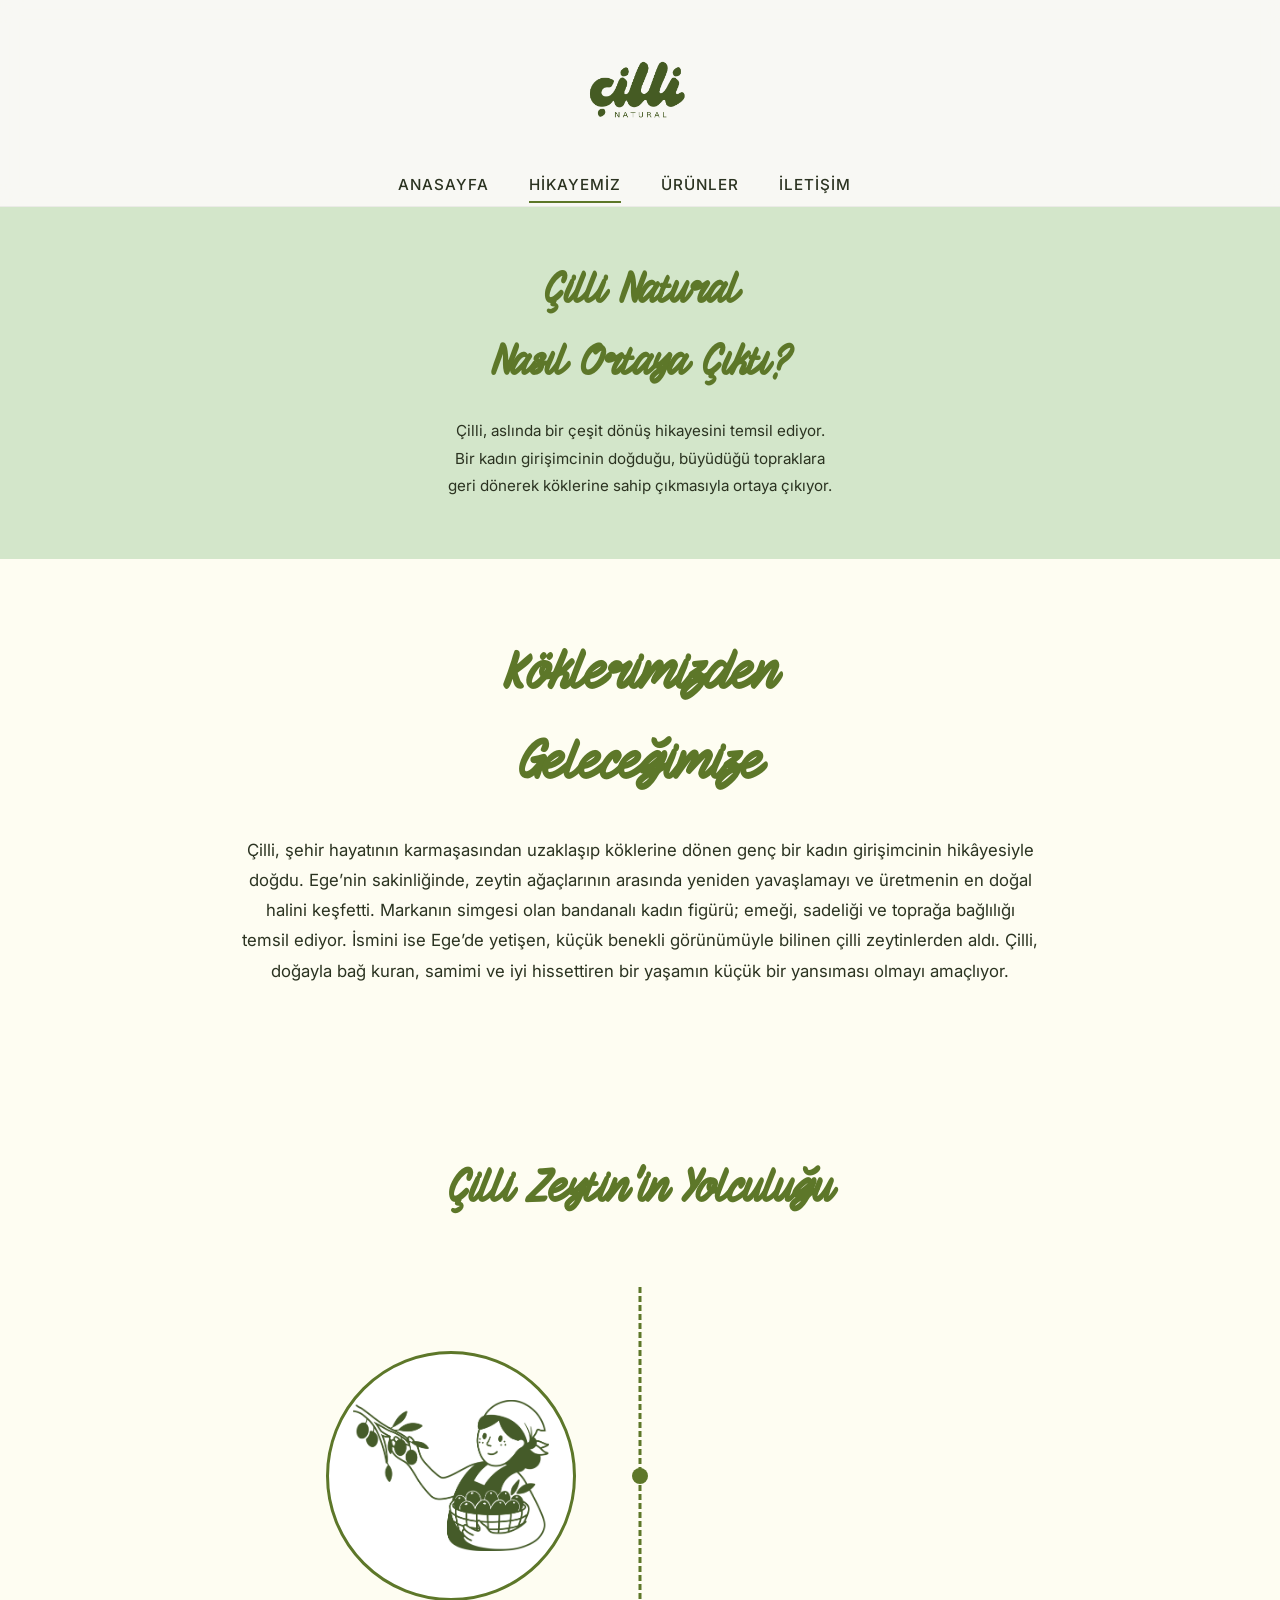
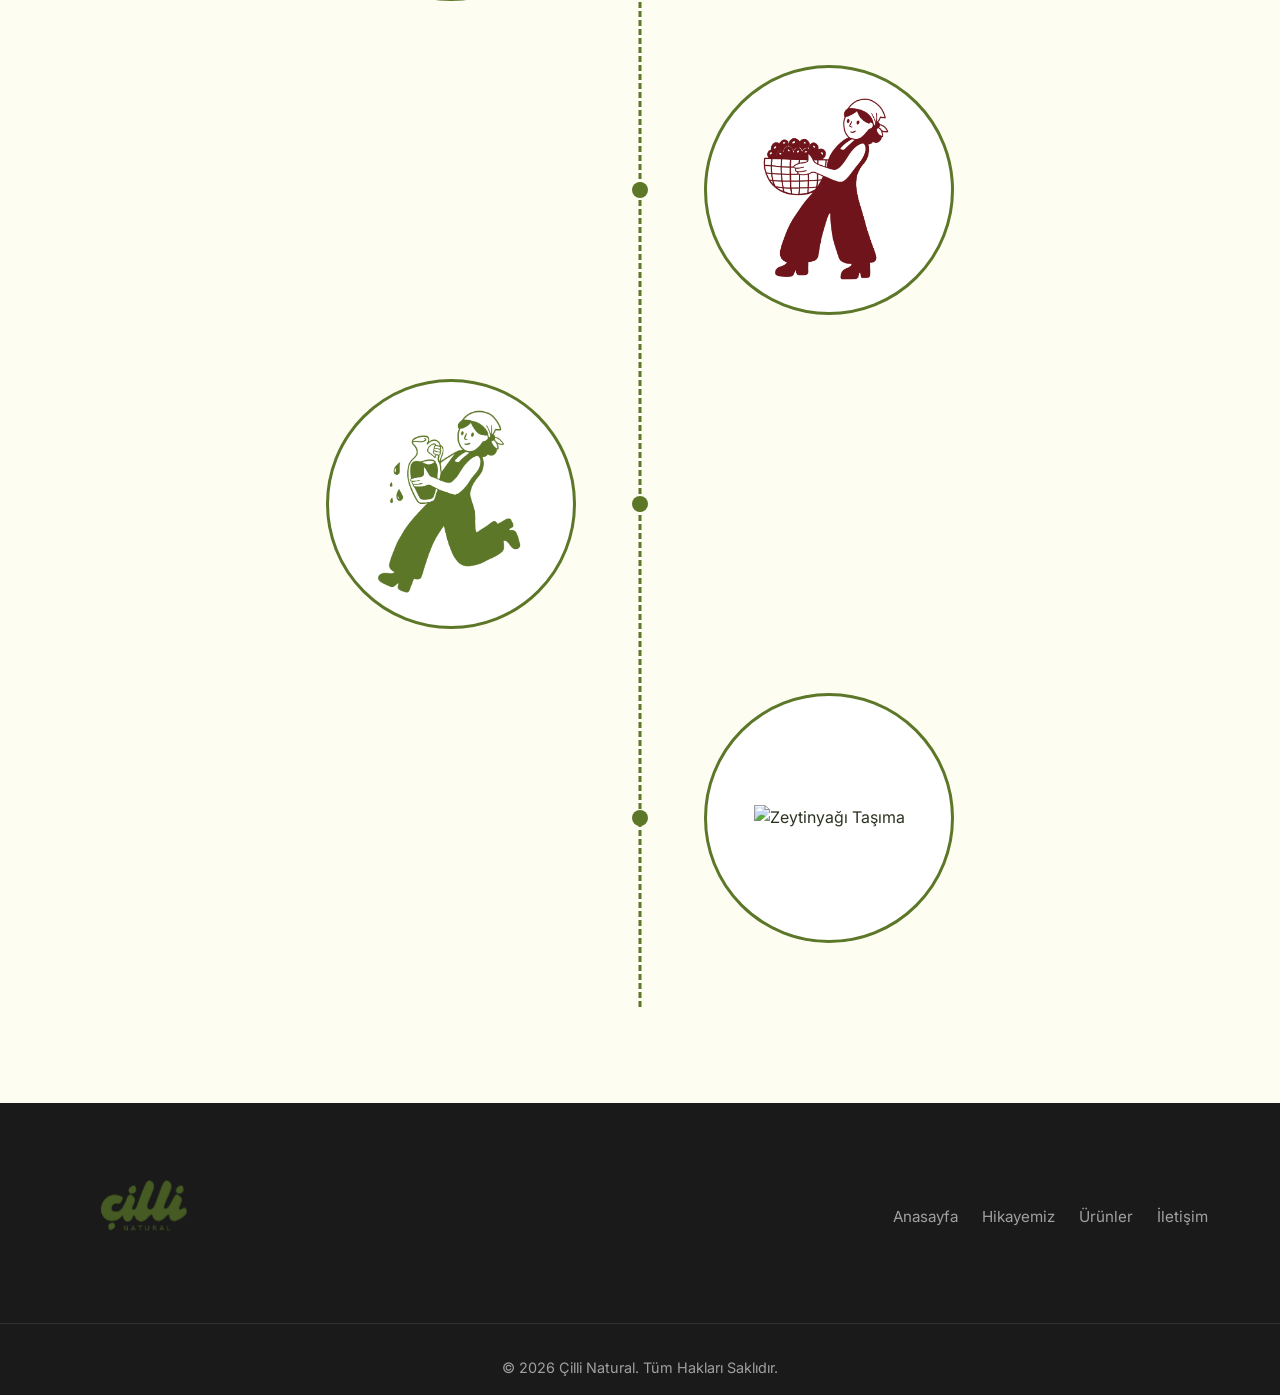
==== commit ae9d0b5d: "Add files via upload" ====
--- a/hikayemiz.html
+++ b/hikayemiz.html
@@ -96,14 +96,8 @@
         <div class="container footer-grid">
             <div class="footer-col brand-col">
                 <img src="assets/logo.png" alt="Çilli Natural Logo" class="footer-logo-img">
-                <p>Assos'un bereketli topraklarından süzülen rafine bir yaşam biçimi.</p>
-                <div class="social-links">
-                    <a href="#"><i class="fab fa-instagram"></i></a>
-                    <a href="#"><i class="fab fa-facebook-f"></i></a>
-                </div>
             </div>
             <div class="footer-col">
-                <h4>Kurumsal</h4>
                 <ul>
                     <li><a href="index.html">Anasayfa</a></li>
                     <li><a href="hikayemiz.html">Hikayemiz</a></li>
--- a/styles.css
+++ b/styles.css
@@ -103,9 +103,10 @@
 }
 
 .logo img {
-    height: 162px; /* Increased by 20% from 135px */
+    height: 162px; /* Base height */
     width: auto;
     display: block;
+    transform: scale(1.44); /* Increased by another 20% */
 }
 
 .nav-links {
@@ -386,10 +387,12 @@
 }
 
 .footer-grid {
-    display: grid;
-    grid-template-columns: 2fr 1fr 1.5fr 1.5fr;
-    gap: 1.5rem; /* Reduced from 3rem */
-    margin-bottom: 1.5rem; /* Reduced from 4rem */
+    display: flex;
+    justify-content: space-between;
+    align-items: center;
+    flex-wrap: wrap;
+    gap: 1.5rem;
+    margin-bottom: 1.5rem;
 }
 
 .footer-logo {
@@ -399,10 +402,12 @@
 }
 
 .footer-logo-img {
-    height: 115px; /* Increased by 20% from 96px */
+    height: 140px; /* Increased base height */
     width: auto;
-    margin-bottom: 0.8rem;
+    margin-bottom: 1.5rem;
     display: block;
+    transform: scale(1.5); /* Scaled even further */
+    transform-origin: left center;
 }
 
 .brand-col p {
@@ -438,10 +443,13 @@
 
 .footer-col ul {
     list-style: none;
+    display: flex;
+    flex-wrap: wrap;
+    gap: 1.5rem;
 }
 
 .footer-col ul li {
-    margin-bottom: 0.8rem;
+    margin-bottom: 0;
 }
 
 .footer-col ul a {
@@ -499,7 +507,7 @@
     }
     
     .footer-grid {
-        grid-template-columns: 1fr 1fr;
+        justify-content: center;
     }
 }
 
@@ -557,7 +565,7 @@
     }
     
     .footer-grid {
-        grid-template-columns: 1fr;
+        flex-direction: column;
         gap: 2rem;
         text-align: center;
     }
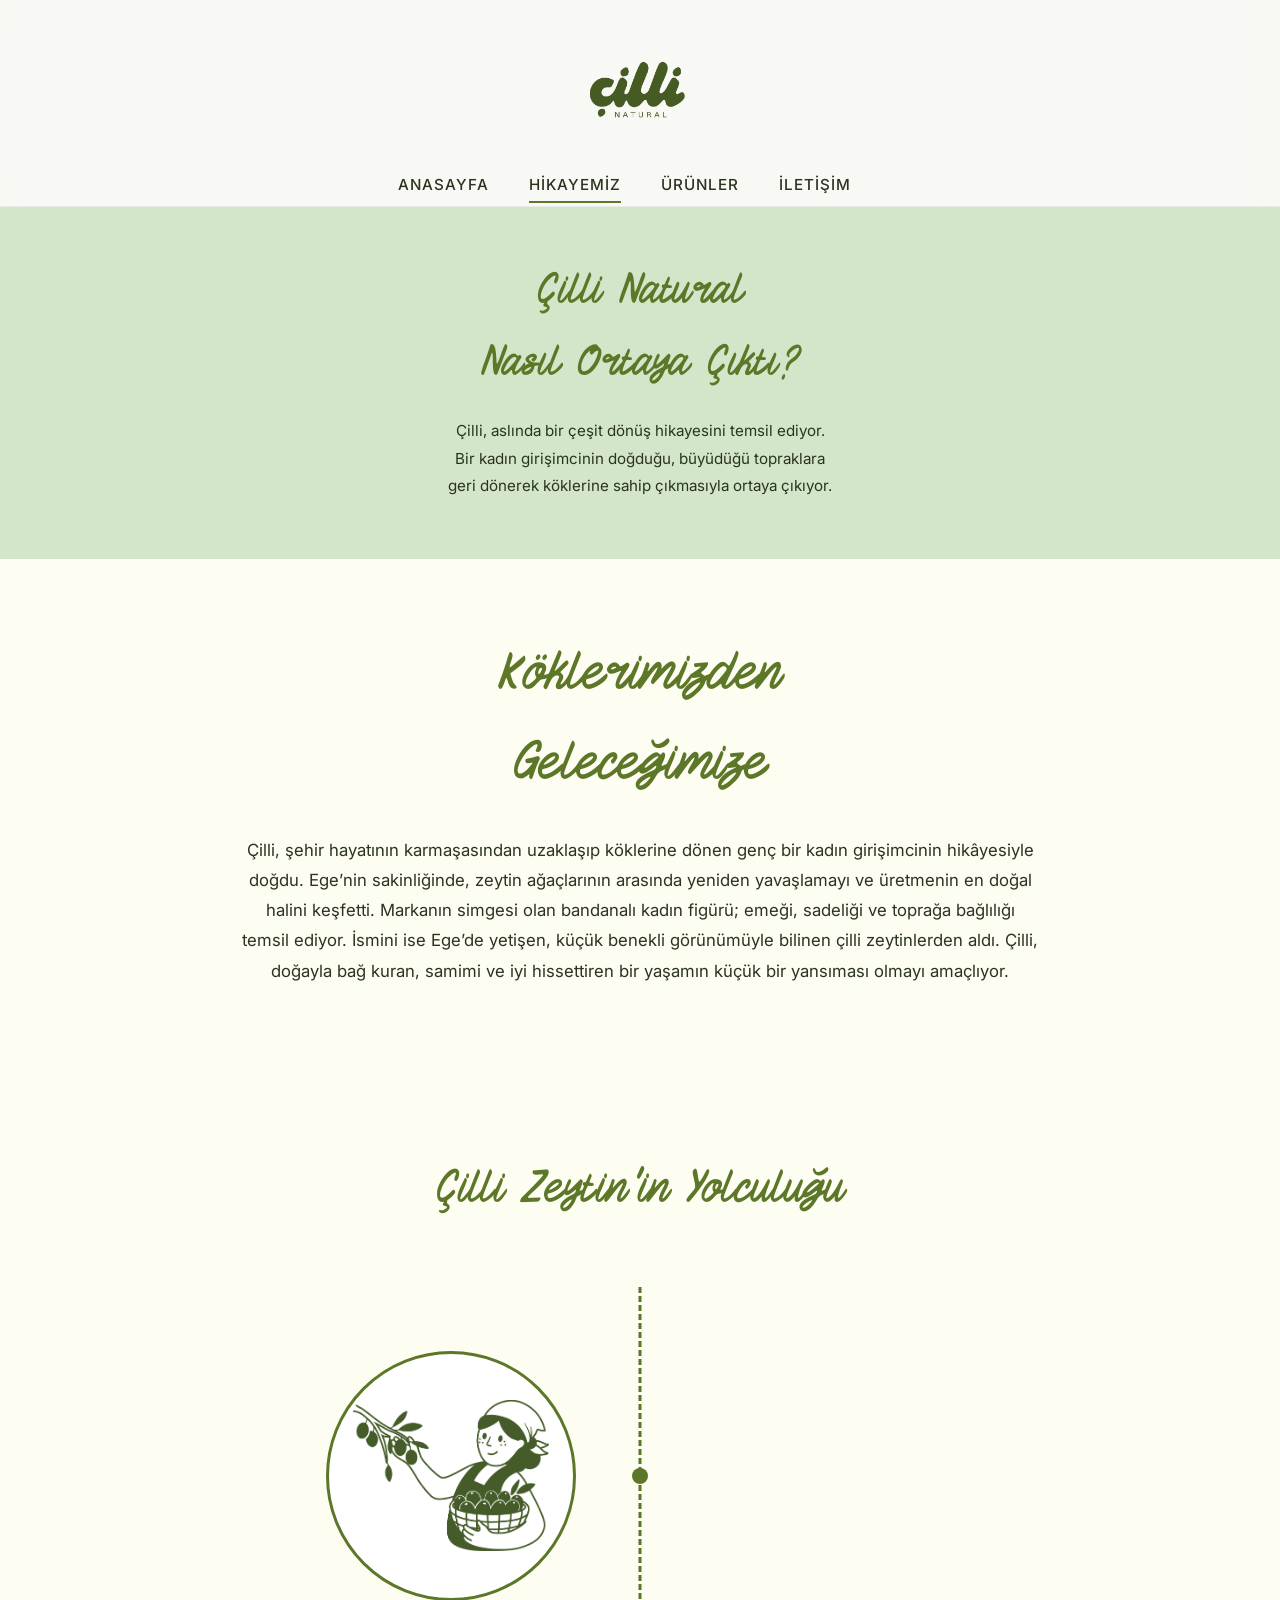
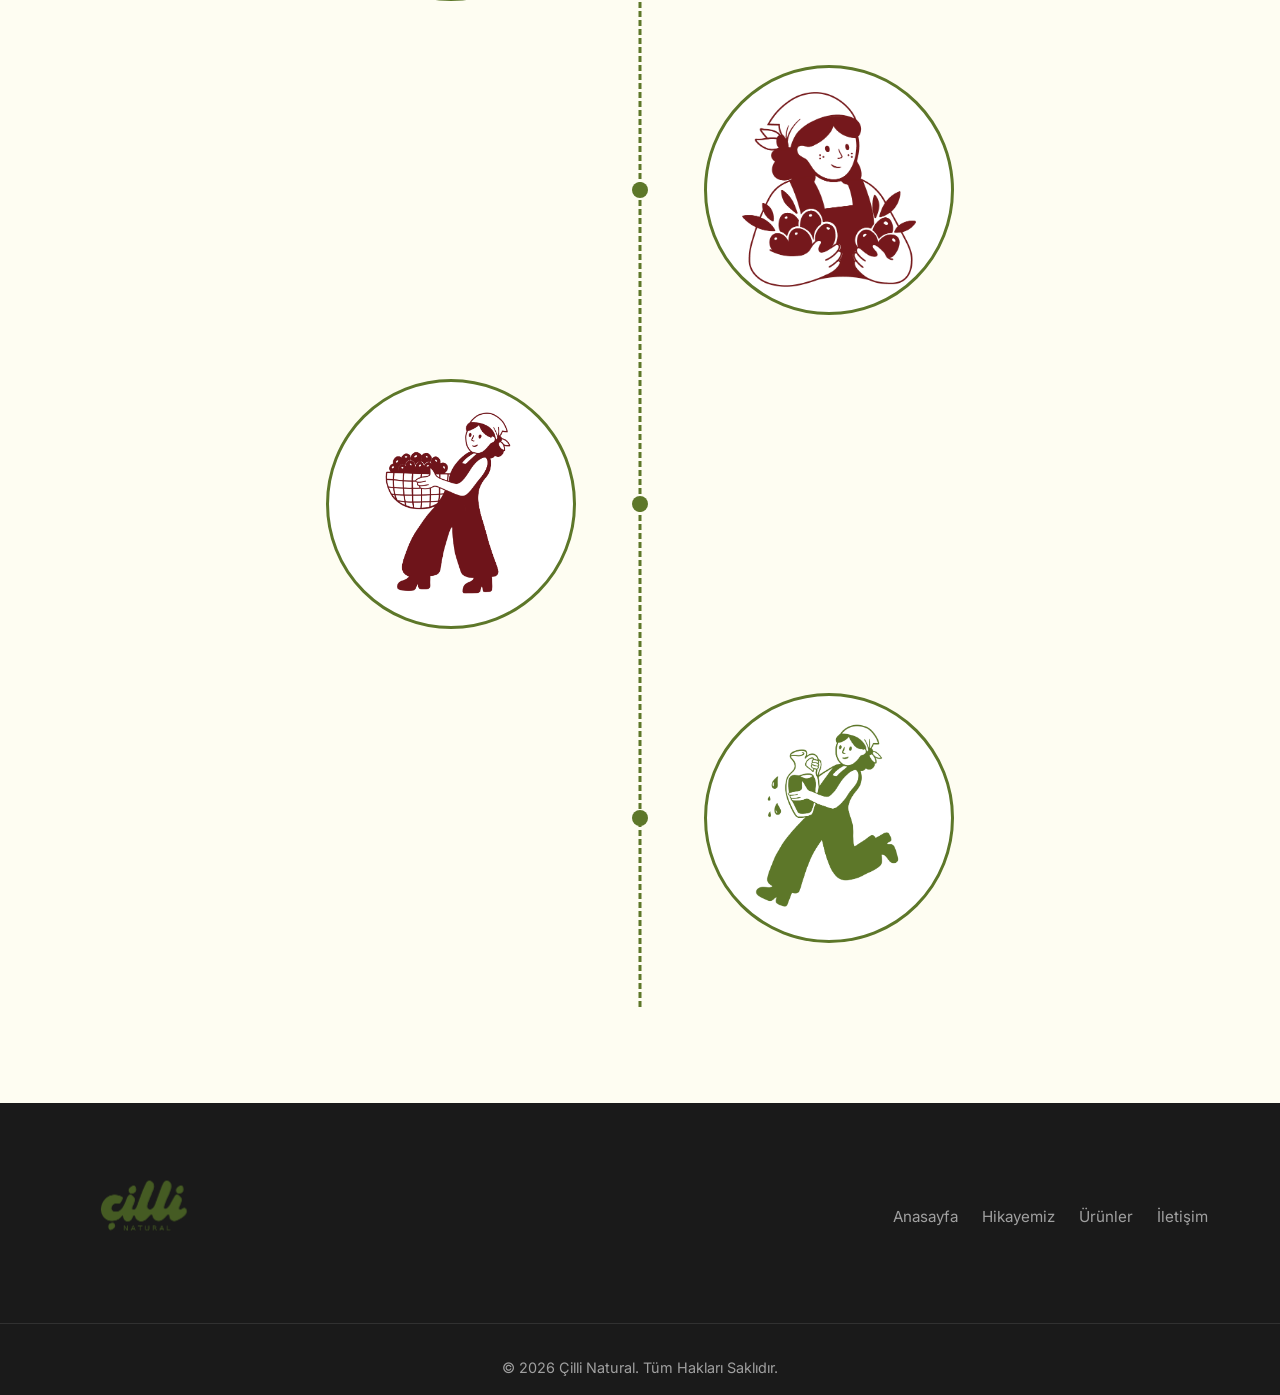
==== commit 1633b815: "Add files via upload" ====
--- a/hikayemiz.html
+++ b/hikayemiz.html
@@ -1,16 +1,21 @@
 <!DOCTYPE html>
 <html lang="tr">
+
 <head>
     <meta charset="UTF-8">
     <meta name="viewport" content="width=device-width, initial-scale=1.0">
     <title>Hikayemiz | Çilli Natural</title>
-    <meta name="description" content="Ege'de başlayan yolculuğumuz, özenle üretilen doğal ürünlerimize ilham veren hikayemiz ve Çilli Natural'in sıcak başlangıcını yansıtır.">
+    <meta name="description"
+        content="Ege'de başlayan yolculuğumuz, özenle üretilen doğal ürünlerimize ilham veren hikayemiz ve Çilli Natural'in sıcak başlangıcını yansıtır.">
     <link rel="stylesheet" href="styles.css">
     <link rel="preconnect" href="https://fonts.googleapis.com">
     <link rel="preconnect" href="https://fonts.gstatic.com" crossorigin>
-    <link href="https://fonts.googleapis.com/css2?family=Inter:wght@300;400;500;600&family=Playfair+Display:ital,wght@0,400;0,600;0,700;1,400&display=swap" rel="stylesheet">
+    <link
+        href="https://fonts.googleapis.com/css2?family=Inter:wght@300;400;500;600&family=Playfair+Display:ital,wght@0,400;0,600;0,700;1,400&display=swap"
+        rel="stylesheet">
     <link rel="stylesheet" href="https://cdnjs.cloudflare.com/ajax/libs/font-awesome/6.4.0/css/all.min.css">
 </head>
+
 <body>
     <!-- Navbar -->
     <header class="navbar">
@@ -33,11 +38,16 @@
     </header>
 
     <!-- Page Header (Contact Style) -->
-    <section class="page-header fade-in-up" style="background-color: var(--bg-light); padding: 250px 0 60px; text-align: center;">
+    <section class="page-header fade-in-up"
+        style="background-color: var(--bg-light); padding: 250px 0 60px; text-align: center;">
         <div class="container">
-            <h1 class="page-title" style="color: var(--primary-color); font-family: var(--font-heading); font-style: italic; font-size: 2.8rem;">Çilli Natural<br>Nasıl Ortaya Çıktı?</h1>
-            <p class="lead-text" style="max-width: 800px; margin: 1.5rem auto 0; color: var(--text-main); font-size: 0.95rem; line-height: 1.8;">
-                Çilli, aslında bir çeşit dönüş hikayesini temsil ediyor.<br>Bir kadın girişimcinin doğduğu, büyüdüğü topraklara<br>geri dönerek köklerine sahip çıkmasıyla ortaya çıkıyor.
+            <h1 class="page-title"
+                style="color: var(--primary-color); font-family: var(--font-heading); font-style: italic; font-size: 2.8rem;">
+                Çilli Natural<br>Nasıl Ortaya Çıktı?</h1>
+            <p class="lead-text"
+                style="max-width: 800px; margin: 1.5rem auto 0; color: var(--text-main); font-size: 0.95rem; line-height: 1.8;">
+                Çilli, aslında bir çeşit dönüş hikayesini temsil ediyor.<br>Bir kadın girişimcinin doğduğu, büyüdüğü
+                topraklara<br>geri dönerek köklerine sahip çıkmasıyla ortaya çıkıyor.
             </p>
         </div>
     </section>
@@ -45,7 +55,9 @@
     <!-- Secondary Title (Originally Header) -->
     <section class="fade-in-up" style="background-color: transparent; padding-top: 4rem; text-align: center;">
         <div class="container">
-            <h2 class="page-title" style="color: var(--primary-color); font-family: var(--font-heading); font-style: italic; font-size: 3.5rem; margin-bottom: 2rem;">Köklerimizden<br>Geleceğimize</h2>
+            <h2 class="page-title"
+                style="color: var(--primary-color); font-family: var(--font-heading); font-style: italic; font-size: 3.5rem; margin-bottom: 2rem;">
+                Köklerimizden<br>Geleceğimize</h2>
         </div>
     </section>
 
@@ -53,8 +65,14 @@
     <main class="story-main">
         <section class="story-intro fade-in-up" style="padding-bottom: 4rem;">
             <div class="container">
-                <p class="lead-text text-center" style="max-width: 800px; margin: 0 auto; color: var(--text-main); font-size: 1.05rem; line-height: 1.8;">
-                    Çilli, şehir hayatının karmaşasından uzaklaşıp köklerine dönen genç bir kadın girişimcinin hikâyesiyle doğdu. Ege’nin sakinliğinde, zeytin ağaçlarının arasında yeniden yavaşlamayı ve üretmenin en doğal halini keşfetti. Markanın simgesi olan bandanalı kadın figürü; emeği, sadeliği ve toprağa bağlılığı temsil ediyor. İsmini ise Ege’de yetişen, küçük benekli görünümüyle bilinen çilli zeytinlerden aldı. Çilli, doğayla bağ kuran, samimi ve iyi hissettiren bir yaşamın küçük bir yansıması olmayı amaçlıyor.
+                <p class="lead-text text-center"
+                    style="max-width: 800px; margin: 0 auto; color: var(--text-main); font-size: 1.05rem; line-height: 1.8;">
+                    Çilli, şehir hayatının karmaşasından uzaklaşıp köklerine dönen genç bir kadın girişimcinin
+                    hikâyesiyle doğdu. Ege’nin sakinliğinde, zeytin ağaçlarının arasında yeniden yavaşlamayı ve
+                    üretmenin en doğal halini keşfetti. Markanın simgesi olan bandanalı kadın figürü; emeği, sadeliği ve
+                    toprağa bağlılığı temsil ediyor. İsmini ise Ege’de yetişen, küçük benekli görünümüyle bilinen çilli
+                    zeytinlerden aldı. Çilli, doğayla bağ kuran, samimi ve iyi hissettiren bir yaşamın küçük bir
+                    yansıması olmayı amaçlıyor.
                 </p>
             </div>
         </section>
@@ -62,8 +80,10 @@
         <!-- Timeline Section -->
         <section class="timeline-section content-section">
             <div class="container">
-                <h2 class="section-title" style="color: var(--primary-color); font-family: var(--font-heading); font-style: italic; font-size: 3rem; text-align: center; margin-bottom: 4rem;">Çilli Zeytin'in Yolculuğu</h2>
-                
+                <h2 class="section-title"
+                    style="color: var(--primary-color); font-family: var(--font-heading); font-style: italic; font-size: 3rem; text-align: center; margin-bottom: 4rem;">
+                    Çilli Zeytin'in Yolculuğu</h2>
+
                 <div class="vertical-timeline">
                     <!-- Timeline items -->
                     <div class="timeline-item left fade-in-right">
@@ -114,4 +134,5 @@
 
     <script src="script.js"></script>
 </body>
-</html>
+
+</html>
--- a/styles.css
+++ b/styles.css
@@ -9,18 +9,24 @@
 
 /* Base Variables */
 :root {
-    --primary-color: #5D7729; /* Olive Green */
-    --primary-dark: #455A24; /* Dark Olive Green */
-    --secondary-color: #6F141A; /* Dark Red */
-    --bg-color: #FEFDF2; /* Cream */
-    --bg-light: #D3E6CA; /* Light Sage Green */
+    --primary-color: #5D7729;
+    /* Olive Green */
+    --primary-dark: #455A24;
+    /* Dark Olive Green */
+    --secondary-color: #6F141A;
+    /* Dark Red */
+    --bg-color: #FEFDF2;
+    /* Cream */
+    --bg-light: #D3E6CA;
+    /* Light Sage Green */
     --text-main: #2b3321;
     --text-light: #455A24;
-    --accent: #6F141A; /* Dark Red accent */
-    
+    --accent: #6F141A;
+    /* Dark Red accent */
+
     --font-heading: 'ATP-Archie', sans-serif;
     --font-body: 'Inter', sans-serif;
-    
+
     --transition-smooth: all 0.4s cubic-bezier(0.25, 0.46, 0.45, 0.94);
 }
 
@@ -39,9 +45,16 @@
     overflow-x: hidden;
 }
 
-h1, h2, h3, h4, h5, h6 {
+h1,
+h2,
+h3,
+h4,
+h5,
+h6 {
     font-family: var(--font-heading);
-    font-weight: 600;
+    font-weight: normal;
+    letter-spacing: 0.8px;
+    word-spacing: 2px;
     color: var(--primary-dark);
 }
 
@@ -70,13 +83,13 @@
     z-index: 1000;
     background-color: rgba(250, 249, 246, 0.95);
     backdrop-filter: blur(10px);
-    border-bottom: 1px solid rgba(0,0,0,0.05);
+    border-bottom: 1px solid rgba(0, 0, 0, 0.05);
     transition: var(--transition-smooth);
 }
 
 .navbar.scrolled {
     padding: 0.5rem 0;
-    box-shadow: 0 4px 20px rgba(0,0,0,0.05);
+    box-shadow: 0 4px 20px rgba(0, 0, 0, 0.05);
 }
 
 .navbar-container {
@@ -103,10 +116,12 @@
 }
 
 .logo img {
-    height: 162px; /* Base height */
+    height: 162px;
+    /* Base height */
     width: auto;
     display: block;
-    transform: scale(1.44); /* Increased by another 20% */
+    transform: scale(1.44);
+    /* Increased by another 20% */
 }
 
 .nav-links {
@@ -135,7 +150,8 @@
     transition: var(--transition-smooth);
 }
 
-.nav-links a:hover::after, .nav-links a.active::after {
+.nav-links a:hover::after,
+.nav-links a.active::after {
     width: 100%;
 }
 
@@ -189,7 +205,8 @@
     align-items: center;
     justify-content: center;
     text-align: center;
-    margin-top: 80px; /* Offset for navbar */
+    margin-top: 80px;
+    /* Offset for navbar */
     overflow: hidden;
 }
 
@@ -206,7 +223,8 @@
     width: 100%;
     height: 100%;
     object-fit: cover;
-    transform: scale(1.05); /* For a subtle zoom effect */
+    transform: scale(1.05);
+    /* For a subtle zoom effect */
 }
 
 .hero-overlay {
@@ -215,7 +233,7 @@
     left: 0;
     width: 100%;
     height: 100%;
-    background: linear-gradient(rgba(0,0,0,0.2), rgba(0,0,0,0.6));
+    background: linear-gradient(rgba(0, 0, 0, 0.2), rgba(0, 0, 0, 0.6));
 }
 
 .hero-content {
@@ -229,7 +247,7 @@
     font-size: 4.5rem;
     color: white;
     margin-bottom: 1rem;
-    text-shadow: 0 4px 15px rgba(0,0,0,0.3);
+    text-shadow: 0 4px 15px rgba(0, 0, 0, 0.3);
 }
 
 .hero-subtitle {
@@ -277,7 +295,7 @@
     direction: rtl;
 }
 
-.chapter-grid.reverse > * {
+.chapter-grid.reverse>* {
     direction: ltr;
 }
 
@@ -297,7 +315,7 @@
     position: relative;
     border-radius: 12px;
     overflow: hidden;
-    box-shadow: 0 20px 40px rgba(0,0,0,0.1);
+    box-shadow: 0 20px 40px rgba(0, 0, 0, 0.1);
 }
 
 .chapter-image {
@@ -328,21 +346,22 @@
     background: var(--bg-light);
     padding: 2.5rem 2rem;
     border-radius: 8px;
-    box-shadow: 0 5px 15px rgba(0,0,0,0.03);
+    box-shadow: 0 5px 15px rgba(0, 0, 0, 0.03);
     transition: var(--transition-smooth);
     border-top: 4px solid transparent;
 }
 
 .process-item:hover {
     transform: translateY(-10px);
-    box-shadow: 0 15px 30px rgba(0,0,0,0.08);
+    box-shadow: 0 15px 30px rgba(0, 0, 0, 0.08);
     border-top-color: var(--primary-color);
 }
 
 .process-number {
     font-family: var(--font-heading);
     font-size: 3rem;
-    color: rgba(85, 107, 47, 0.1); /* Very light primary color */
+    color: rgba(85, 107, 47, 0.1);
+    /* Very light primary color */
     font-weight: 700;
     margin-bottom: 1rem;
     line-height: 1;
@@ -383,7 +402,8 @@
 .site-footer {
     background-color: #1a1a1a;
     color: #e0e0e0;
-    padding: 2rem 0 1rem; /* Reduced from 5rem 0 2rem */
+    padding: 2rem 0 1rem;
+    /* Reduced from 5rem 0 2rem */
 }
 
 .footer-grid {
@@ -402,11 +422,13 @@
 }
 
 .footer-logo-img {
-    height: 140px; /* Increased base height */
+    height: 140px;
+    /* Increased base height */
     width: auto;
     margin-bottom: 1.5rem;
     display: block;
-    transform: scale(1.5); /* Scaled even further */
+    transform: scale(1.5);
+    /* Scaled even further */
     transform-origin: left center;
 }
 
@@ -423,7 +445,7 @@
     width: 40px;
     height: 40px;
     border-radius: 50%;
-    background-color: rgba(255,255,255,0.1);
+    background-color: rgba(255, 255, 255, 0.1);
     color: white;
     margin-right: 0.5rem;
 }
@@ -464,7 +486,7 @@
 .footer-bottom {
     text-align: center;
     padding-top: 2rem;
-    border-top: 1px solid rgba(255,255,255,0.1);
+    border-top: 1px solid rgba(255, 255, 255, 0.1);
     color: #a0a0a0;
     font-size: 0.9rem;
 }
@@ -501,11 +523,11 @@
         grid-template-columns: 1fr;
         gap: 2rem;
     }
-    
+
     .chapter-grid.reverse {
         direction: ltr;
     }
-    
+
     .footer-grid {
         justify-content: center;
     }
@@ -521,14 +543,14 @@
         width: 100%;
         background-color: var(--bg-color);
         padding: 2rem;
-        box-shadow: 0 10px 20px rgba(0,0,0,0.05);
+        box-shadow: 0 10px 20px rgba(0, 0, 0, 0.05);
         transform: translateY(-150%);
         opacity: 0;
         visibility: hidden;
         transition: var(--transition-smooth);
         z-index: 999;
     }
-    
+
     .nav-links.active {
         transform: translateY(0);
         opacity: 1;
@@ -539,23 +561,23 @@
         display: block;
         z-index: 1000;
     }
-    
+
     .hamburger.active div:nth-child(1) {
         transform: rotate(-45deg) translate(-5px, 5px);
     }
-    
+
     .hamburger.active div:nth-child(2) {
         opacity: 0;
     }
-    
+
     .hamburger.active div:nth-child(3) {
         transform: rotate(45deg) translate(-5px, -5px);
     }
-    
+
     .hero-title {
         font-size: 2.5rem;
     }
-    
+
     .section-title {
         font-size: 2.2rem;
     }
@@ -563,7 +585,7 @@
     .process-timeline {
         grid-template-columns: 1fr;
     }
-    
+
     .footer-grid {
         flex-direction: column;
         gap: 2rem;
@@ -664,7 +686,7 @@
         left: 40px;
         transform: none;
     }
-    
+
     .timeline-item {
         width: 100%;
         left: 0 !important;
@@ -673,7 +695,8 @@
         justify-content: flex-start !important;
     }
 
-    .timeline-item.left::after, .timeline-item.right::after {
+    .timeline-item.left::after,
+    .timeline-item.right::after {
         left: 32px;
         right: auto;
     }
@@ -682,4 +705,4 @@
         width: 200px;
         height: 200px;
     }
-}
+}
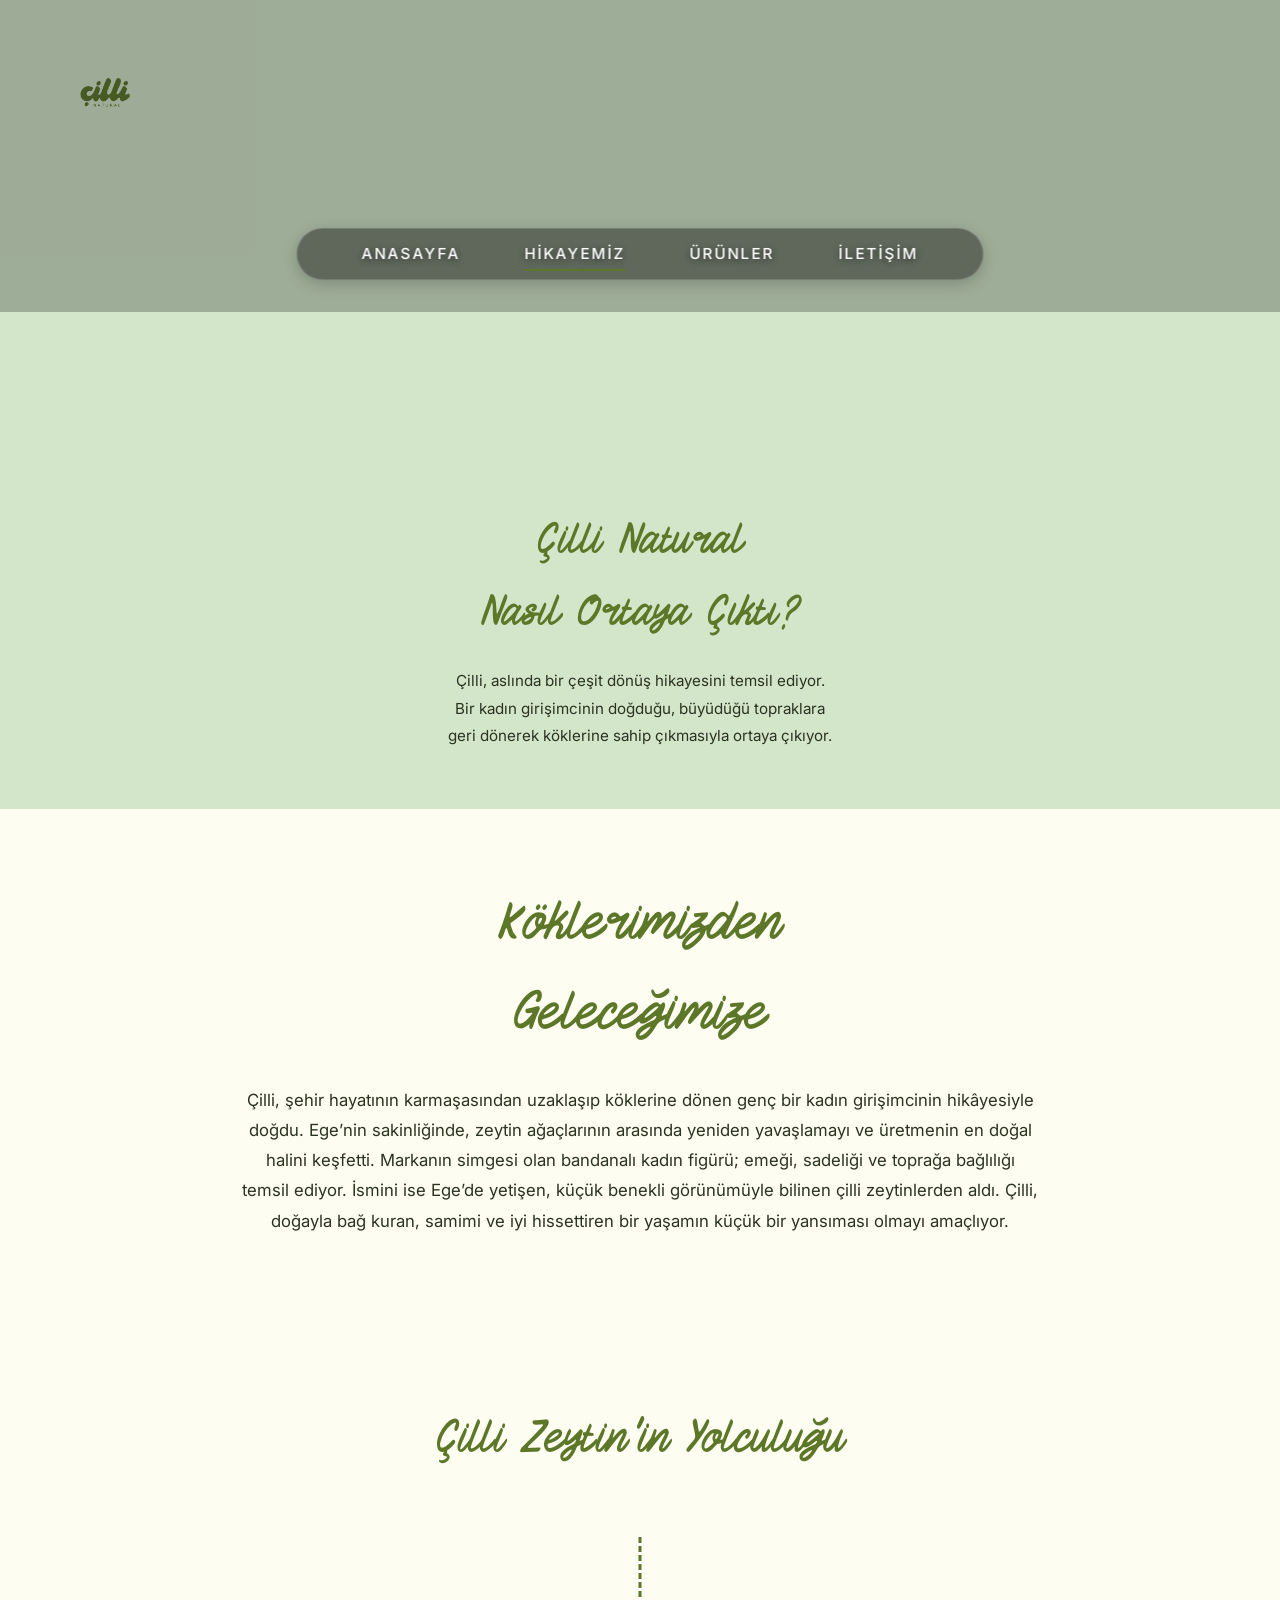
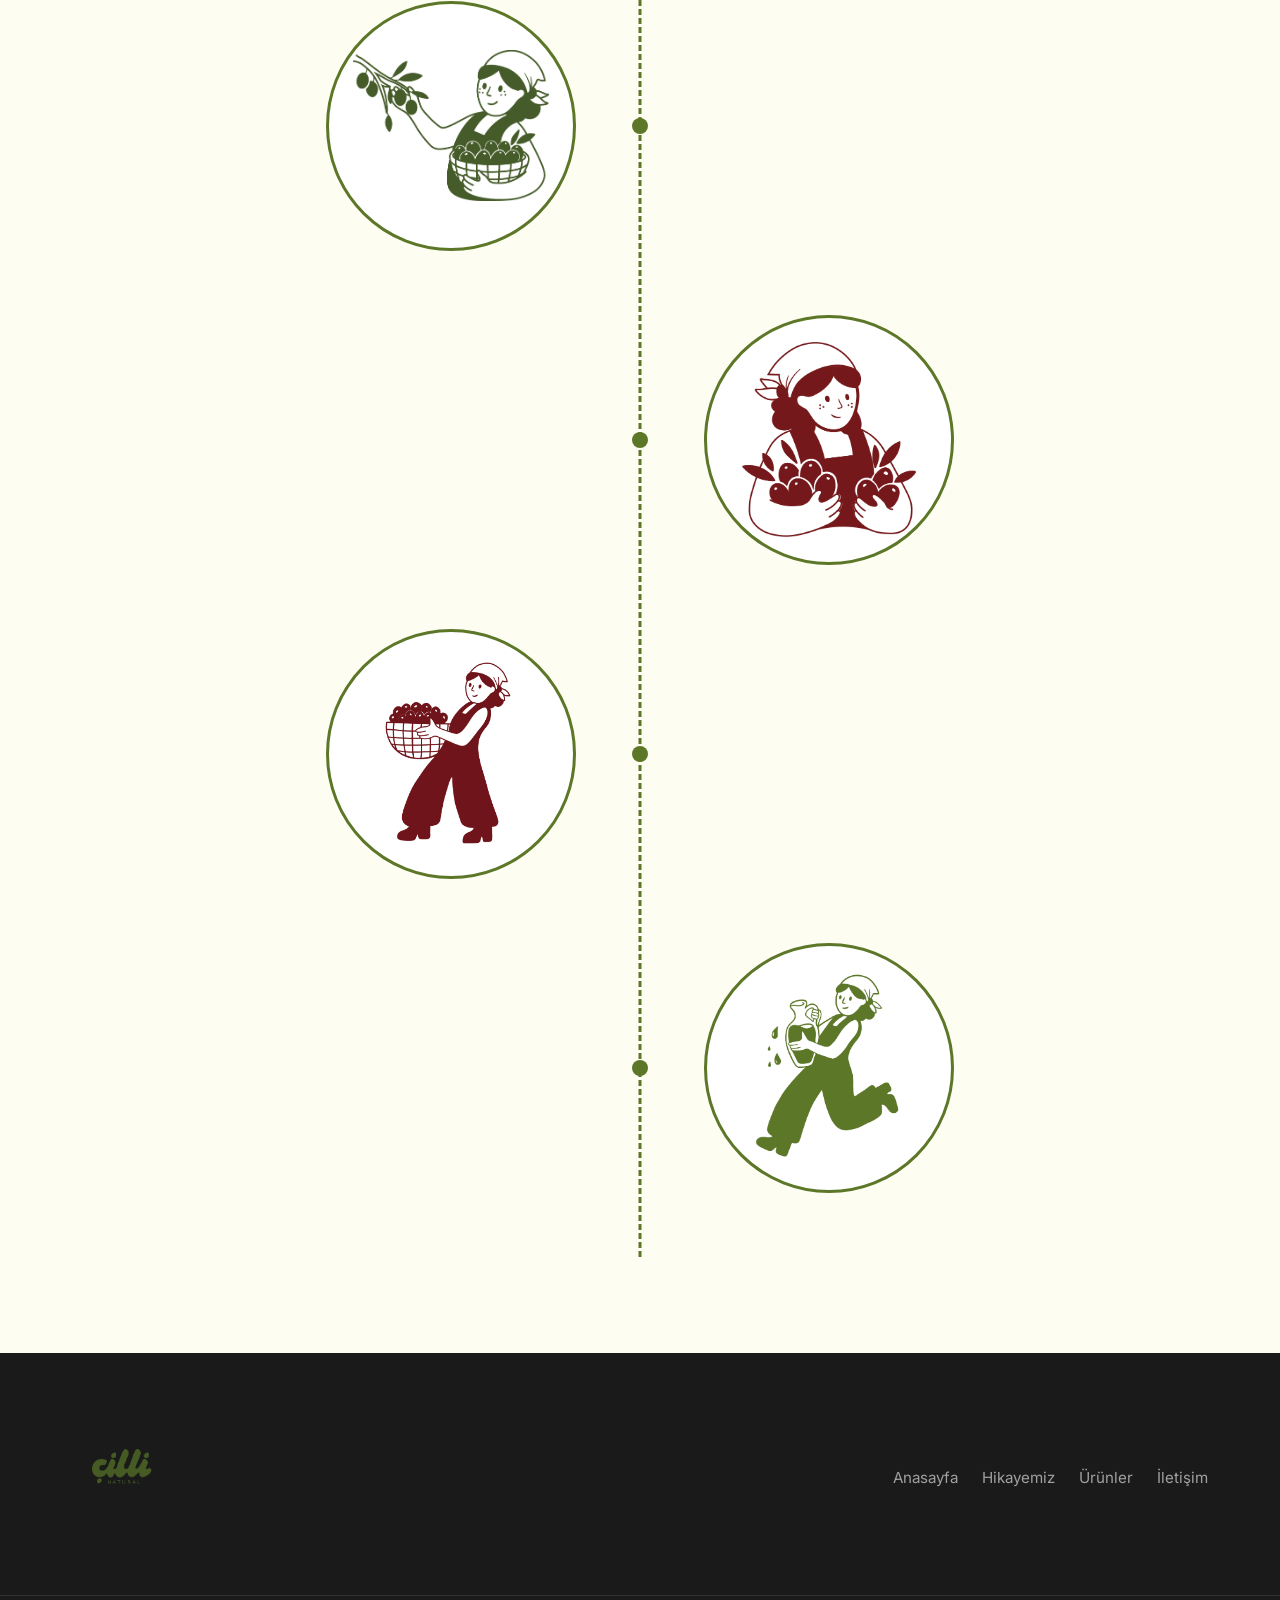
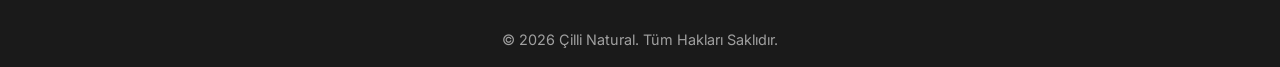
==== commit 7406c35e: "Add files via upload" ====
--- a/hikayemiz.html
+++ b/hikayemiz.html
@@ -18,7 +18,14 @@
 
 <body>
     <!-- Navbar -->
-    <header class="navbar">
+    <header class="navbar" style="overflow: hidden;">
+        <!-- Video Background for Navbar -->
+        <video autoplay muted loop playsinline style="position: absolute; top: 0; left: 0; width: 100%; height: 100%; object-fit: cover; z-index: -2;">
+            <source src="assets/vide01.MOV" type="video/mp4">
+        </video>
+        <!-- Hafif karartma eklendi ki yazılar ve logo tamamen kaybolmasın (isteğe göre silinebilir) -->
+        <div style="position: absolute; top: 0; left: 0; width: 100%; height: 100%; background-color: rgba(0, 0, 0, 0.25); z-index: -1;"></div>
+        
         <div class="navbar-container">
             <a href="index.html" class="logo"><img src="assets/logo.png" alt="Çilli Natural Logo"></a>
             <nav class="nav-links">
@@ -39,7 +46,7 @@
 
     <!-- Page Header (Contact Style) -->
     <section class="page-header fade-in-up"
-        style="background-color: var(--bg-light); padding: 250px 0 60px; text-align: center;">
+        style="background-color: var(--bg-light); padding: 500px 0 60px; text-align: center;">
         <div class="container">
             <h1 class="page-title"
                 style="color: var(--primary-color); font-family: var(--font-heading); font-style: italic; font-size: 2.8rem;">
--- a/styles.css
+++ b/styles.css
@@ -81,62 +81,82 @@
     top: 0;
     width: 100%;
     z-index: 1000;
-    background-color: rgba(250, 249, 246, 0.95);
-    backdrop-filter: blur(10px);
-    border-bottom: 1px solid rgba(0, 0, 0, 0.05);
     transition: var(--transition-smooth);
 }
 
 .navbar.scrolled {
-    padding: 0.5rem 0;
-    box-shadow: 0 4px 20px rgba(0, 0, 0, 0.05);
+    padding: 0;
+    box-shadow: 0 4px 20px rgba(0, 0, 0, 0.3);
 }
 
 .navbar-container {
-    display: flex;
-    flex-wrap: wrap;
-    justify-content: center;
-    align-items: center;
-    max-width: 1400px;
+    position: relative;
+    display: flex;
+    flex-direction: row;
+    justify-content: flex-start;
+    align-items: flex-start; /* Keeps logo at the top */
+    gap: 4.5rem;
+    max-width: 1600px;
     margin: 0 auto;
-    padding: 0.5rem 2rem;
-    transition: var(--transition-smooth);
+    padding: 2rem 4rem 10rem 4rem;
+    transition: all 0.5s cubic-bezier(0.4, 0, 0.2, 1);
 }
 
 .navbar.scrolled .navbar-container {
-    padding: 0.2rem 2rem;
+    padding: 1.5rem 4rem;
+    align-items: center; /* Centers logo vertically on scroll */
 }
 
 .logo {
     display: flex;
     align-items: center;
-    width: 100%;
-    justify-content: center;
-    margin-bottom: 0.2rem;
+    width: auto;
+    margin-bottom: 0;
 }
 
 .logo img {
-    height: 162px;
-    /* Base height */
+    height: 120px;
     width: auto;
     display: block;
-    transform: scale(1.44);
-    /* Increased by another 20% */
+    transition: height 0.5s cubic-bezier(0.4, 0, 0.2, 1);
+}
+
+.navbar.scrolled .logo img {
+    height: 65px; /* Shrinks smoothly */
 }
 
 .nav-links {
-    display: flex;
-    gap: 2.5rem;
-    margin-right: 2rem;
+    position: absolute;
+    left: 50%;
+    bottom: 2rem; /* Places it right above the page-header */
+    display: flex;
+    gap: 4rem;
+    align-items: center;
+    background: rgba(0, 0, 0, 0.4);
+    backdrop-filter: blur(8px);
+    padding: 0.8rem 4rem;
+    border-radius: 50px;
+    border: 1px solid rgba(255, 255, 255, 0.15);
+    box-shadow: 0 4px 15px rgba(0, 0, 0, 0.2);
+    margin: 0;
+    transition: all 0.5s cubic-bezier(0.4, 0, 0.2, 1);
+    transform: translateX(-50%); /* Centers it horizontally */
+}
+
+.navbar.scrolled .nav-links {
+    bottom: 50%;
+    transform: translate(-50%, 50%); /* Centers it both horizontally and vertically on scroll */
 }
 
 .nav-links a {
     font-size: 0.95rem;
     font-weight: 500;
     text-transform: uppercase;
-    letter-spacing: 1px;
-    position: relative;
-    color: var(--text-main);
+    letter-spacing: 2px;
+    position: relative;
+    color: #ffffff;
+    text-shadow: 0 2px 8px rgba(0,0,0,0.6); /* Slightly softened shadow since we have a background now */
+    transition: color 0.3s ease;
 }
 
 .nav-links a::after {
@@ -422,13 +442,11 @@
 }
 
 .footer-logo-img {
-    height: 140px;
-    /* Increased base height */
+    height: 162px;
     width: auto;
     margin-bottom: 1.5rem;
     display: block;
-    transform: scale(1.5);
-    /* Scaled even further */
+    transform: scale(0.9);
     transform-origin: left center;
 }
 
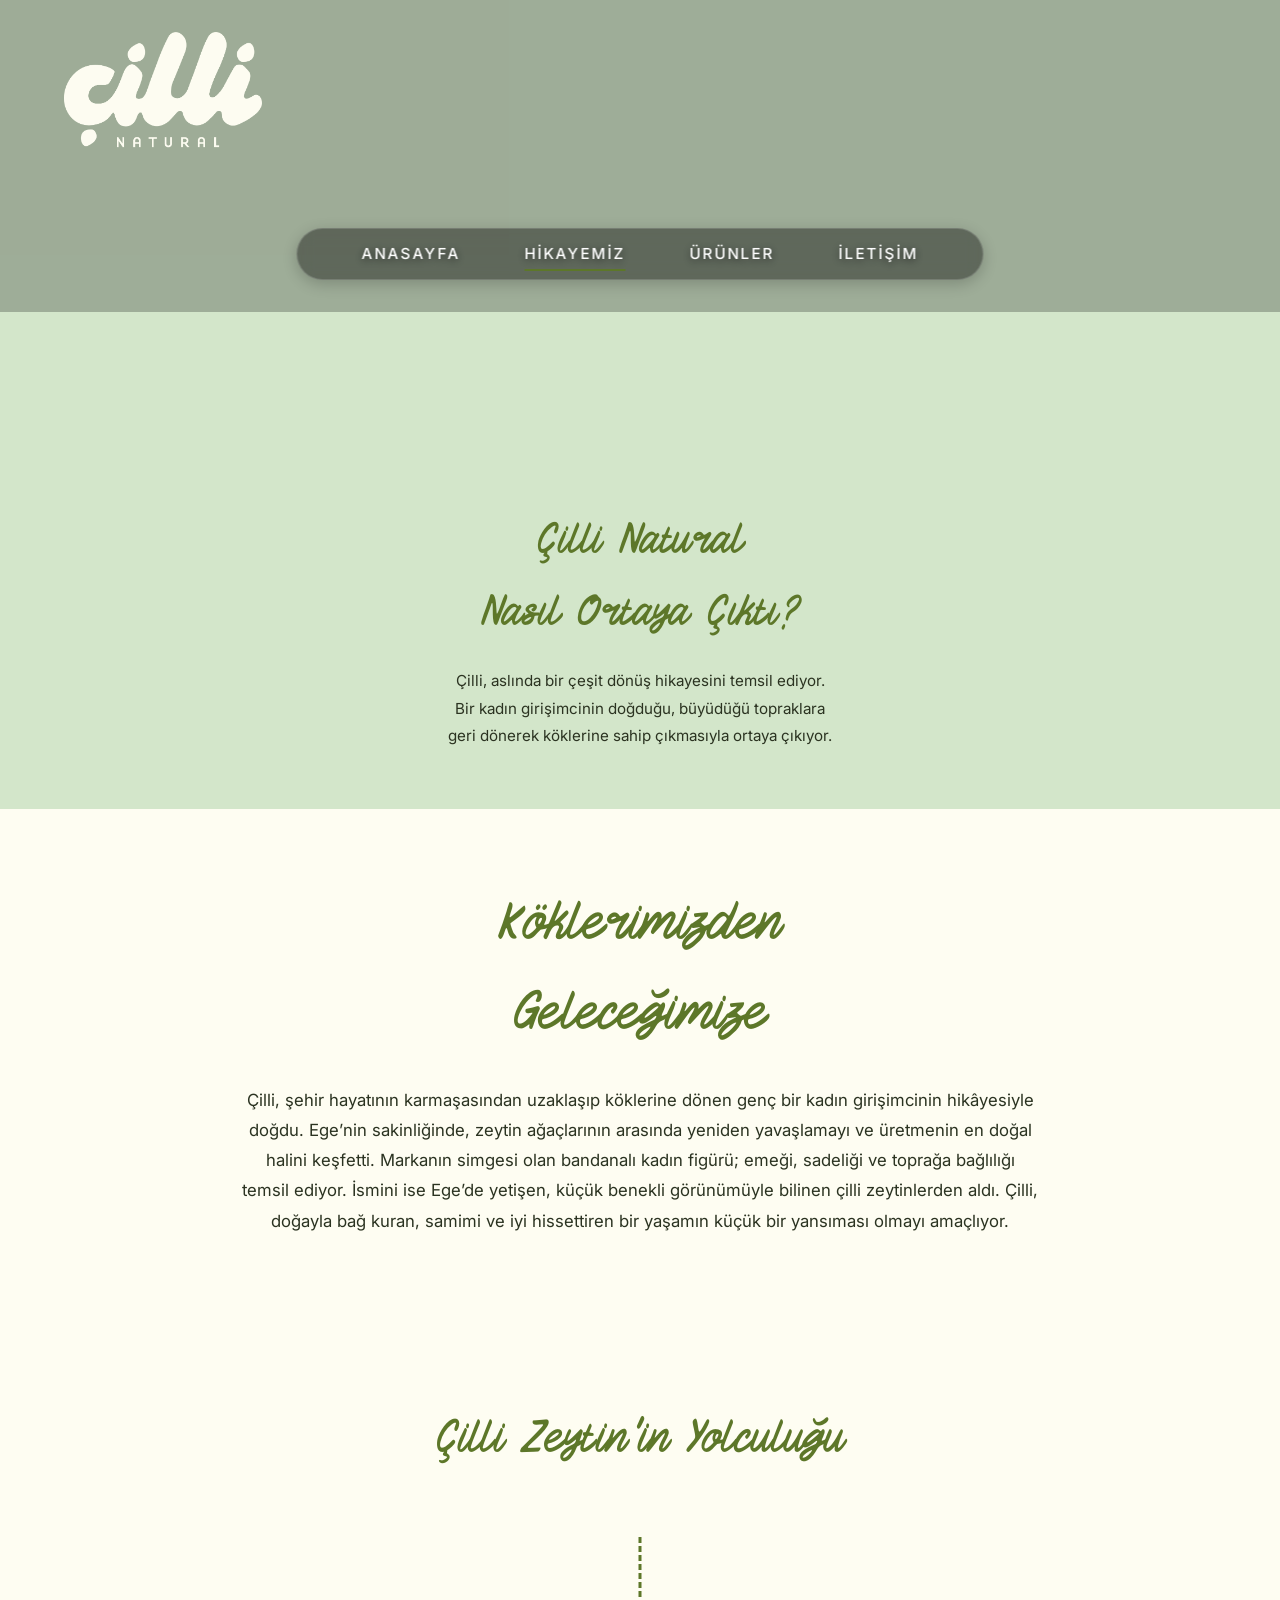
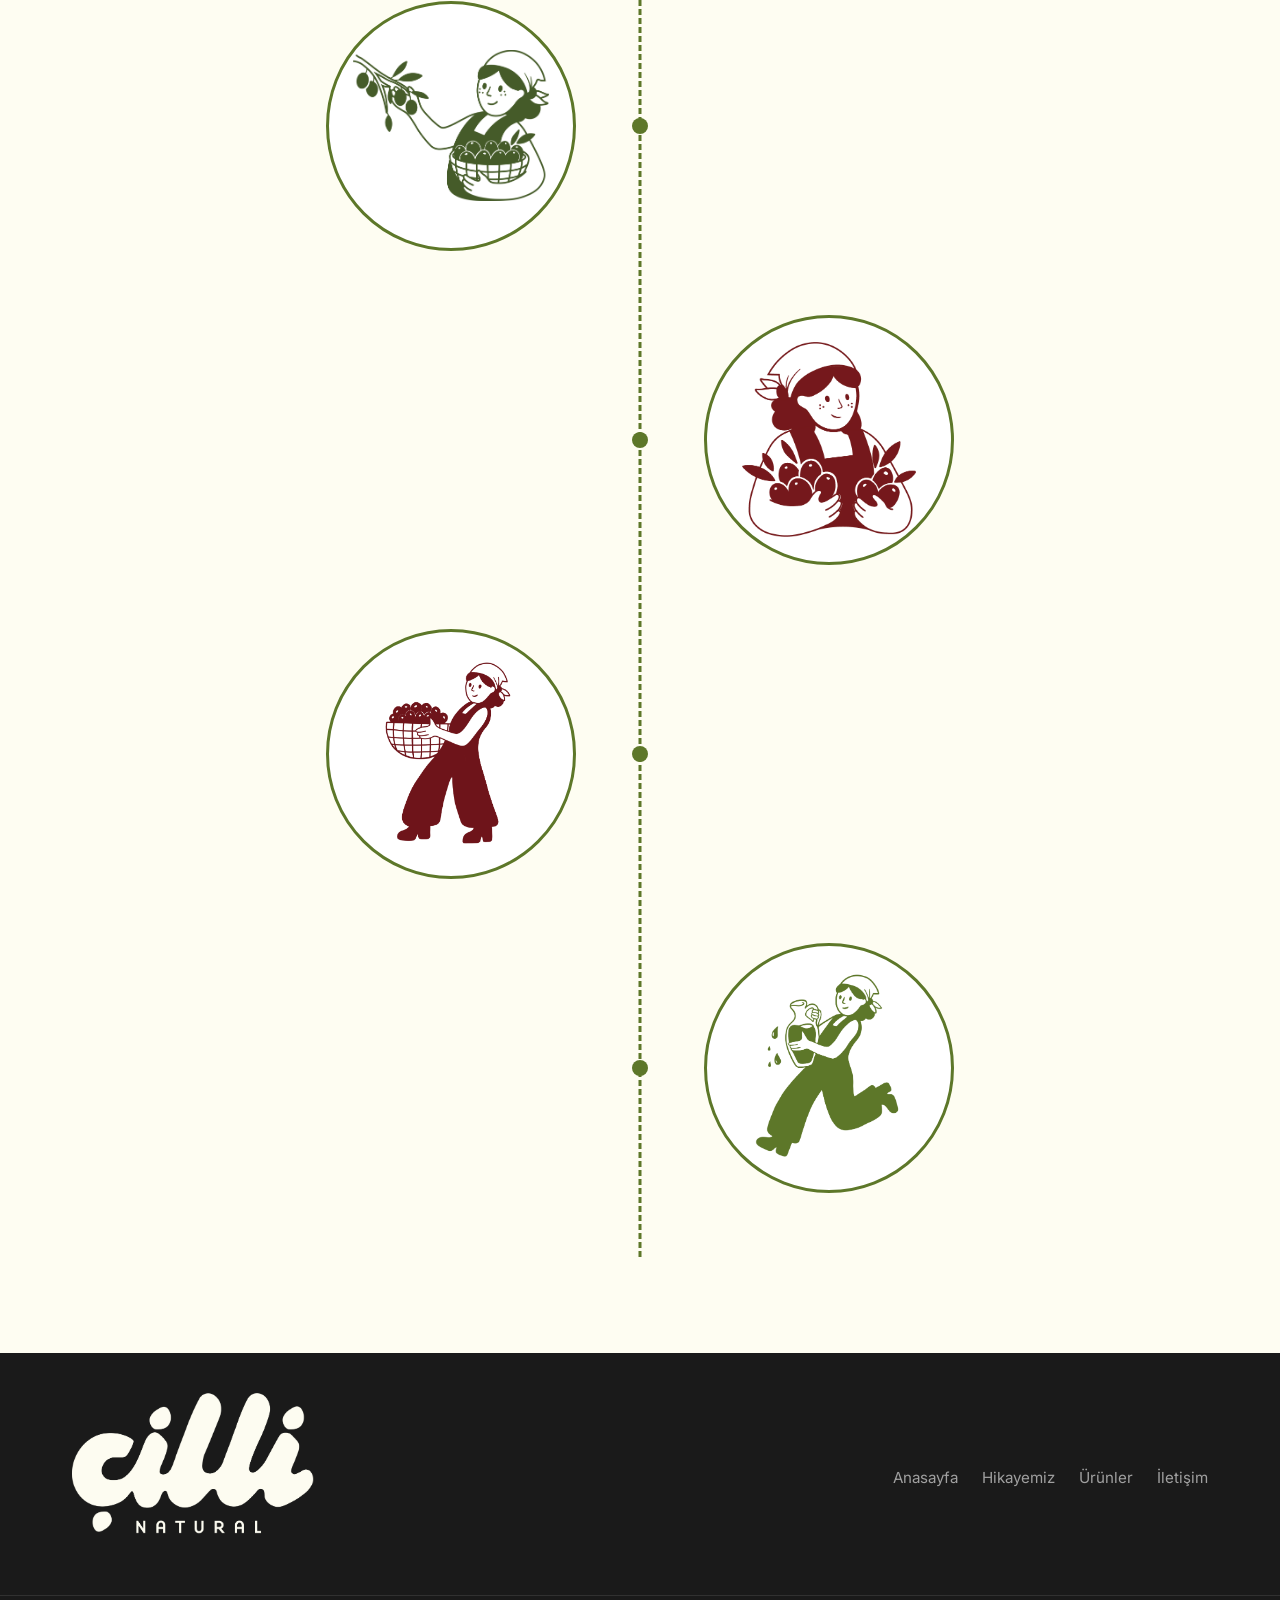
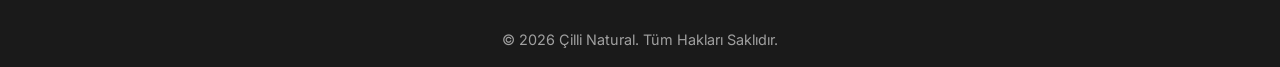
==== commit 4cd09e37: "Add files via upload" ====
--- a/hikayemiz.html
+++ b/hikayemiz.html
@@ -18,14 +18,17 @@
 
 <body>
     <!-- Navbar -->
-    <header class="navbar" style="overflow: hidden;">
+    <header class="navbar">
         <!-- Video Background for Navbar -->
-        <video autoplay muted loop playsinline style="position: absolute; top: 0; left: 0; width: 100%; height: 100%; object-fit: cover; z-index: -2;">
+        <video autoplay muted loop playsinline
+            style="position: absolute; top: 0; left: 0; width: 100%; height: 100%; object-fit: cover; z-index: -2;">
             <source src="assets/vide01.MOV" type="video/mp4">
         </video>
         <!-- Hafif karartma eklendi ki yazılar ve logo tamamen kaybolmasın (isteğe göre silinebilir) -->
-        <div style="position: absolute; top: 0; left: 0; width: 100%; height: 100%; background-color: rgba(0, 0, 0, 0.25); z-index: -1;"></div>
-        
+        <div
+            style="position: absolute; top: 0; left: 0; width: 100%; height: 100%; background-color: rgba(0, 0, 0, 0.25); z-index: -1;">
+        </div>
+
         <div class="navbar-container">
             <a href="index.html" class="logo"><img src="assets/logo.png" alt="Çilli Natural Logo"></a>
             <nav class="nav-links">
--- a/styles.css
+++ b/styles.css
@@ -94,7 +94,8 @@
     display: flex;
     flex-direction: row;
     justify-content: flex-start;
-    align-items: flex-start; /* Keeps logo at the top */
+    align-items: flex-start;
+    /* Keeps logo at the top */
     gap: 4.5rem;
     max-width: 1600px;
     margin: 0 auto;
@@ -104,7 +105,8 @@
 
 .navbar.scrolled .navbar-container {
     padding: 1.5rem 4rem;
-    align-items: center; /* Centers logo vertically on scroll */
+    align-items: center;
+    /* Centers logo vertically on scroll */
 }
 
 .logo {
@@ -122,13 +124,15 @@
 }
 
 .navbar.scrolled .logo img {
-    height: 65px; /* Shrinks smoothly */
+    height: 65px;
+    /* Shrinks smoothly */
 }
 
 .nav-links {
     position: absolute;
     left: 50%;
-    bottom: 2rem; /* Places it right above the page-header */
+    bottom: 2rem;
+    /* Places it right above the page-header */
     display: flex;
     gap: 4rem;
     align-items: center;
@@ -140,12 +144,14 @@
     box-shadow: 0 4px 15px rgba(0, 0, 0, 0.2);
     margin: 0;
     transition: all 0.5s cubic-bezier(0.4, 0, 0.2, 1);
-    transform: translateX(-50%); /* Centers it horizontally */
+    transform: translateX(-50%);
+    /* Centers it horizontally */
 }
 
 .navbar.scrolled .nav-links {
     bottom: 50%;
-    transform: translate(-50%, 50%); /* Centers it both horizontally and vertically on scroll */
+    transform: translate(-50%, 50%);
+    /* Centers it both horizontally and vertically on scroll */
 }
 
 .nav-links a {
@@ -155,7 +161,8 @@
     letter-spacing: 2px;
     position: relative;
     color: #ffffff;
-    text-shadow: 0 2px 8px rgba(0,0,0,0.6); /* Slightly softened shadow since we have a background now */
+    text-shadow: 0 2px 8px rgba(0, 0, 0, 0.6);
+    /* Slightly softened shadow since we have a background now */
     transition: color 0.3s ease;
 }
 
@@ -209,11 +216,13 @@
 }
 
 .hamburger div {
-    width: 25px;
-    height: 2px;
-    background-color: var(--text-main);
-    margin: 5px;
+    width: 30px;
+    height: 3px;
+    background-color: #ffffff;
+    margin: 6px 0;
     transition: all 0.3s ease;
+    border-radius: 4px;
+    box-shadow: 0 0 8px rgba(255, 255, 255, 0.8), 0 0 15px rgba(255, 255, 255, 0.5); /* Parlak ve ışıklı (glowing) efekt */
 }
 
 /* Hero Section */
@@ -552,27 +561,57 @@
 }
 
 @media (max-width: 768px) {
+    .navbar-container {
+        padding: 1rem 1rem 1.5rem 1rem; /* Much smaller padding for mobile */
+    }
+
+    .navbar.scrolled .navbar-container {
+        padding: 0.8rem 1rem;
+    }
+
+    .logo img {
+        height: 60px; /* Smaller logo for mobile to reduce header height */
+    }
+
     .nav-links {
         display: flex;
         flex-direction: column;
         position: absolute;
         top: 100%;
         left: 0;
+        bottom: auto; /* Override desktop bottom */
         width: 100%;
-        background-color: var(--bg-color);
+        background-color: var(--bg-light); /* Solid cream background */
+        backdrop-filter: none; /* Remove blur */
         padding: 2rem;
-        box-shadow: 0 10px 20px rgba(0, 0, 0, 0.05);
-        transform: translateY(-150%);
-        opacity: 0;
-        visibility: hidden;
+        gap: 1.5rem; /* Tighter gap for mobile */
+        border-radius: 0; /* Remove pill shape */
+        border: none; /* Remove white border */
+        box-shadow: 0 10px 20px rgba(0, 0, 0, 0.1);
+        transform: translateY(-150%) !important; /* Override desktop translateX */
+        opacity: 0 !important;
+        visibility: hidden !important;
         transition: var(--transition-smooth);
         z-index: 999;
     }
 
+    .nav-links a {
+        color: var(--text-main); /* Dark text for readable mobile menu */
+        text-shadow: none; /* Remove desktop shadow */
+        font-size: 1.2rem;
+        font-weight: 500;
+        text-align: center;
+    }
+
     .nav-links.active {
-        transform: translateY(0);
-        opacity: 1;
-        visibility: visible;
+        transform: translateY(0) !important;
+        opacity: 1 !important;
+        visibility: visible !important;
+    }
+
+    .navbar.scrolled .nav-links {
+        bottom: auto;
+        transform: translateY(-150%) !important; /* Ensure it stays hidden if scrolled */
     }
 
     .hamburger {
